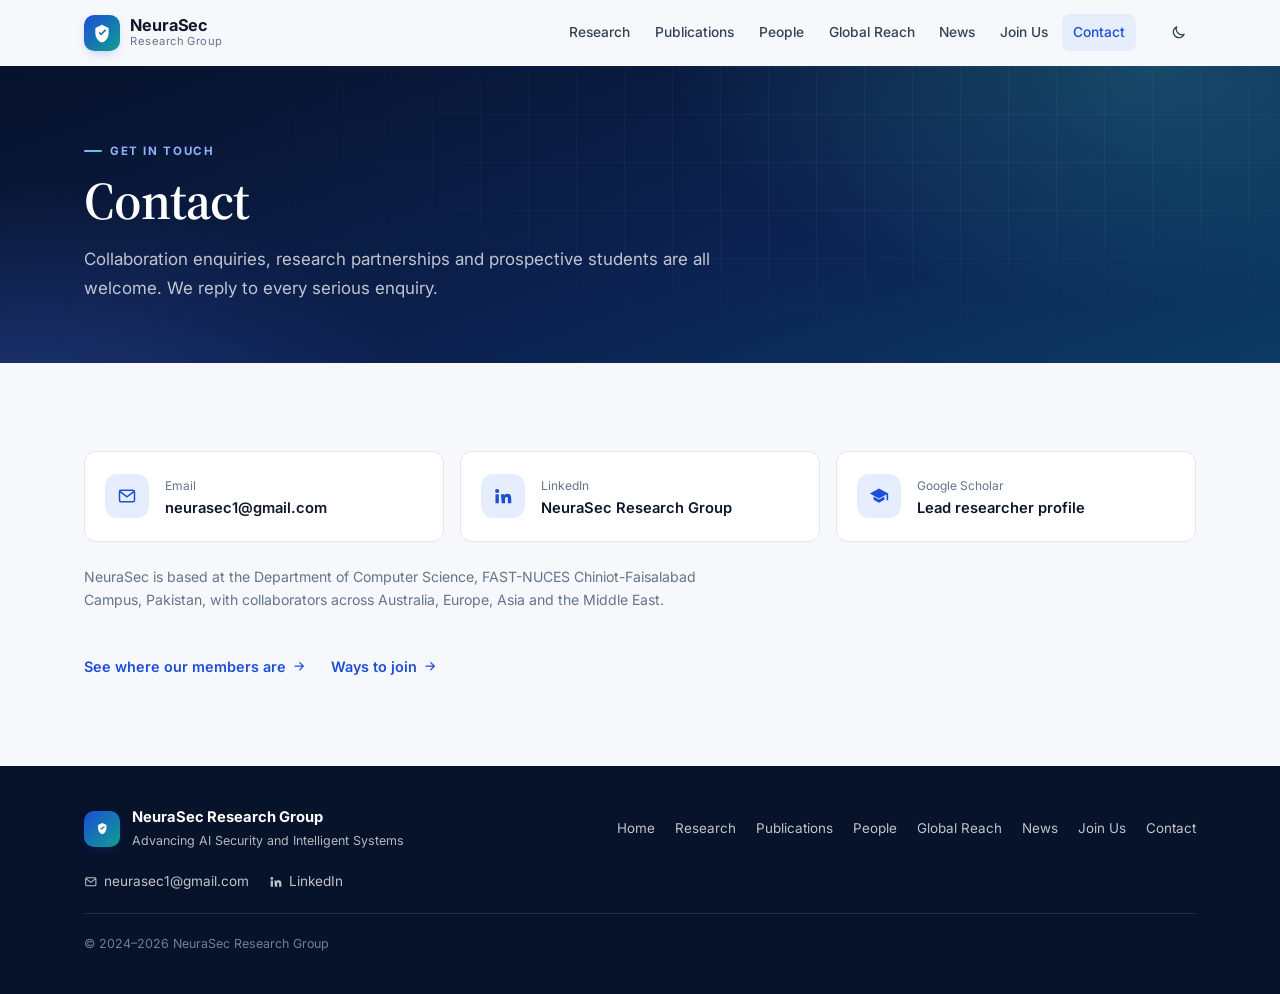
==== contact.html @ 68426e84 "Redesign site as data-driven multi-page website - Split the single page into Home, Research, Publica" ====
<!DOCTYPE html>
<html lang="en">
<head>
  <meta charset="UTF-8" />
  <meta name="viewport" content="width=device-width, initial-scale=1.0" />
  <title>Contact · NeuraSec Research Group</title>
  <meta name="description" content="Contact NeuraSec Research Group." />
  <meta name="theme-color" content="#07122b" />
  <link rel="icon" href="data:image/svg+xml,%3Csvg xmlns='http://www.w3.org/2000/svg' viewBox='0 0 24 24'%3E%3Cpath fill='%231d4ed8' d='M12 2 4 6v6c0 5.25 3.4 10.15 8 11.5 4.6-1.35 8-6.25 8-11.5V6l-8-4z'/%3E%3C/svg%3E" />
  <link rel="preconnect" href="https://fonts.googleapis.com" />
  <link rel="preconnect" href="https://fonts.gstatic.com" crossorigin />
  <link rel="stylesheet" href="https://fonts.googleapis.com/css2?family=Inter:wght@400;500;600;650;700&family=Source+Serif+4:ital,opsz,wght@0,8..60,500;0,8..60,600;1,8..60,500;1,8..60,600&display=swap" />
  <link rel="stylesheet" href="css/neurasec.css" />
  <script>
    try { var t = localStorage.getItem('neurasec-theme'); if (t) document.documentElement.dataset.theme = t; } catch (e) {}
  </script>
</head>
<body data-page="contact">

<header id="site-header"></header>

<main>
<section class="page-hero">
  <div class="container">
    <span class="eyebrow">Get in touch</span>
    <h1 class="page-hero__title">Contact</h1>
    <p class="page-hero__sub">Collaboration enquiries, research partnerships and prospective students are all welcome. We reply to every serious enquiry.</p>
  </div>
</section>

<section class="section" aria-label="Contact details">
  <div class="container">
    <div class="contact">
      <a class="contact__card" href="mailto:neurasec1@gmail.com">
        <span class="contact__icon"><svg viewBox="0 0 24 24" aria-hidden="true"><g fill="none" stroke="currentColor" stroke-width="1.8"><rect x="3" y="5" width="18" height="14" rx="2"/><path d="m3.5 6.5 8.5 6.5 8.5-6.5"/></g></svg></span>
        <span><span class="contact__label">Email</span><span class="contact__value" style="display:block">neurasec1@gmail.com</span></span>
      </a>
      <a class="contact__card" href="https://www.linkedin.com/company/neurasec-research-group/" target="_blank" rel="noopener">
        <span class="contact__icon"><svg viewBox="0 0 24 24" aria-hidden="true"><path fill="currentColor" d="M4.98 3.5a2.5 2.5 0 1 1 0 5 2.5 2.5 0 0 1 0-5zM3 9.75h4v11H3zM9.5 9.75h3.8v1.5h.06c.53-1 1.83-2.05 3.77-2.05 4.03 0 4.77 2.65 4.77 6.1v5.45h-4v-4.83c0-1.15-.02-2.64-1.6-2.64-1.62 0-1.86 1.26-1.86 2.56v4.91h-4z"/></svg></span>
        <span><span class="contact__label">LinkedIn</span><span class="contact__value" style="display:block">NeuraSec Research Group</span></span>
      </a>
      <a class="contact__card" href="https://scholar.google.com/citations?user=a7hJLzwAAAAJ" target="_blank" rel="noopener">
        <span class="contact__icon"><svg viewBox="0 0 24 24" aria-hidden="true"><path fill="currentColor" d="M12 3 1 9l11 6 9-4.91V17h2V9L12 3zm-6.5 9.6v3.9L12 20l6.5-3.5v-3.9L12 16.1l-6.5-3.5z"/></svg></span>
        <span><span class="contact__label">Google Scholar</span><span class="contact__value" style="display:block">Lead researcher profile</span></span>
      </a>
    </div>
    <p class="contact__note">NeuraSec is based at the Department of Computer Science, FAST-NUCES Chiniot-Faisalabad Campus, Pakistan, with collaborators across Australia, Europe, Asia and the Middle East.</p>
    <div class="section-foot" style="justify-content:flex-start;gap:1.5rem;flex-wrap:wrap">
      <a class="more-link" href="network.html">See where our members are <svg viewBox="0 0 24 24" aria-hidden="true"><path fill="none" stroke="currentColor" stroke-width="2" stroke-linecap="round" stroke-linejoin="round" d="M5 12h14M13 6l6 6-6 6"/></svg></a>
      <a class="more-link" href="join.html">Ways to join <svg viewBox="0 0 24 24" aria-hidden="true"><path fill="none" stroke="currentColor" stroke-width="2" stroke-linecap="round" stroke-linejoin="round" d="M5 12h14M13 6l6 6-6 6"/></svg></a>
    </div>
  </div>
</section>
</main>

<footer class="site-footer" id="site-footer"></footer>

<script src="data/members.js"></script>
<script src="data/publications.js"></script>
<script src="data/site.js"></script>
<script src="js/common.js"></script>
<script src="js/pages.js"></script>
</body>
</html>
---- css/neurasec.css ----
/* ============================================================
   NeuraSec Research Group — stylesheet
   Inter (UI) · Source Serif 4 (headings) · light + dark themes
   ============================================================ */

/* ── Tokens ── */
:root {
  color-scheme: light;
  --bg:            #f7f8fb;
  --bg-alt:        #eef1f6;
  --surface:       #ffffff;
  --surface-2:     #f3f5f9;
  --border:        #e2e6ee;
  --border-strong: #cdd4e0;
  --text:          #0f172a;
  --text-2:        #334155;
  --muted:         #64748b;

  --accent:        #1d4ed8;
  --accent-ink:    #12306f;
  --accent-soft:   #e6edfd;
  --accent-2:      #0e9f8e;
  --ring:          rgba(29, 78, 216, .35);

  --j:             #1d4ed8;   /* journal code */
  --j-bg:          #e6edfd;
  --c:             #7c3aed;   /* conference code */
  --c-bg:          #f0e9fe;

  --ok:  #15803d;  --ok-bg:  #e3f6e9;
  --acc: #0f766e;  --acc-bg: #dcf4f0;
  --rev: #a15c07;  --rev-bg: #fdf1dc;
  --ip:  #475569;  --ip-bg:  #eaeef4;

  --hero-1: #07122b;
  --hero-2: #0c2251;
  --hero-3: #0b3b63;

  --shadow-sm: 0 1px 2px rgba(15, 23, 42, .06);
  --shadow:    0 1px 2px rgba(15, 23, 42, .04), 0 4px 14px rgba(15, 23, 42, .06);
  --shadow-lg: 0 2px 4px rgba(15, 23, 42, .04), 0 14px 36px rgba(15, 23, 42, .10);

  --font:       'Inter', system-ui, -apple-system, 'Segoe UI', Roboto, sans-serif;
  --font-serif: 'Source Serif 4', Georgia, 'Times New Roman', serif;

  --r-sm: 6px;
  --r:    12px;
  --r-lg: 18px;

  --nav-h: 66px;
  --max-w: 1160px;
}

@media (prefers-color-scheme: dark) {
  :root:not([data-theme="light"]) {
    color-scheme: dark;
    --bg: #0a0f1c; --bg-alt: #0e1526; --surface: #111a2e; --surface-2: #16213a;
    --border: #1f2b45; --border-strong: #2c3a5a;
    --text: #e8edf7; --text-2: #c3cde0; --muted: #8a97b1;
    --accent: #7aa2ff; --accent-ink: #b8ccff; --accent-soft: #17264a; --accent-2: #3dd6c3;
    --ring: rgba(122, 162, 255, .4);
    --j: #8fb0ff; --j-bg: #18284d; --c: #c4a5ff; --c-bg: #2a1d4a;
    --ok: #6fdc95; --ok-bg: #12301f; --acc: #5fe0cf; --acc-bg: #0f2f2d;
    --rev: #f5c06a; --rev-bg: #36270e; --ip: #a9b5cc; --ip-bg: #1c2740;
    --shadow-sm: 0 1px 2px rgba(0,0,0,.4);
    --shadow: 0 1px 2px rgba(0,0,0,.3), 0 6px 18px rgba(0,0,0,.3);
    --shadow-lg: 0 2px 4px rgba(0,0,0,.3), 0 16px 40px rgba(0,0,0,.45);
  }
}
:root[data-theme="dark"] {
  color-scheme: dark;
  --bg: #0a0f1c; --bg-alt: #0e1526; --surface: #111a2e; --surface-2: #16213a;
  --border: #1f2b45; --border-strong: #2c3a5a;
  --text: #e8edf7; --text-2: #c3cde0; --muted: #8a97b1;
  --accent: #7aa2ff; --accent-ink: #b8ccff; --accent-soft: #17264a; --accent-2: #3dd6c3;
  --ring: rgba(122, 162, 255, .4);
  --j: #8fb0ff; --j-bg: #18284d; --c: #c4a5ff; --c-bg: #2a1d4a;
  --ok: #6fdc95; --ok-bg: #12301f; --acc: #5fe0cf; --acc-bg: #0f2f2d;
  --rev: #f5c06a; --rev-bg: #36270e; --ip: #a9b5cc; --ip-bg: #1c2740;
  --shadow-sm: 0 1px 2px rgba(0,0,0,.4);
  --shadow: 0 1px 2px rgba(0,0,0,.3), 0 6px 18px rgba(0,0,0,.3);
  --shadow-lg: 0 2px 4px rgba(0,0,0,.3), 0 16px 40px rgba(0,0,0,.45);
}

/* ── Base ── */
*, *::before, *::after { box-sizing: border-box; margin: 0; padding: 0; }
html { scroll-behavior: smooth; scroll-padding-top: calc(var(--nav-h) + 12px); -webkit-text-size-adjust: 100%; }
body {
  font-family: var(--font);
  font-size: 16px;
  line-height: 1.6;
  color: var(--text-2);
  background: var(--bg);
  -webkit-font-smoothing: antialiased;
  text-rendering: optimizeLegibility;
  overflow-x: clip;
}
a { color: var(--accent); text-decoration: none; }
a:hover { text-decoration: underline; text-underline-offset: 3px; }
img { display: block; max-width: 100%; }
ul, ol { list-style: none; }
button { font: inherit; color: inherit; }
:focus-visible { outline: 2px solid var(--accent); outline-offset: 2px; border-radius: 4px; }
svg { width: 1em; height: 1em; flex-shrink: 0; }
[hidden] { display: none !important; }
.sr-only { position: absolute; width: 1px; height: 1px; overflow: hidden; clip: rect(0 0 0 0); white-space: nowrap; }

.container { max-width: var(--max-w); margin-inline: auto; padding-inline: 1.5rem; }
@media (max-width: 600px) { .container { padding-inline: 1rem; } }

/* ── Sections ── */
.section { padding-block: 5.5rem; }
.section--alt { background: var(--bg-alt); }
.section--tight { padding-block: 4rem; }
@media (max-width: 700px) { .section { padding-block: 3.75rem; } }

.section-head { margin-bottom: 2.5rem; max-width: 720px; }
.section-head--row { max-width: none; display: flex; flex-wrap: wrap; gap: 1rem 2rem; align-items: flex-end; justify-content: space-between; }
.eyebrow {
  display: inline-flex; align-items: center; gap: .5rem;
  font-size: .72rem; font-weight: 700; letter-spacing: .14em; text-transform: uppercase;
  color: var(--accent); margin-bottom: .75rem;
}
.eyebrow::before { content: ''; width: 18px; height: 2px; border-radius: 2px; background: linear-gradient(90deg, var(--accent), var(--accent-2)); }
.section-title {
  font-family: var(--font-serif);
  font-size: clamp(1.75rem, 1.2rem + 1.8vw, 2.4rem);
  font-weight: 600;
  line-height: 1.15;
  letter-spacing: -.01em;
  color: var(--text);
  text-wrap: balance;
}
.section-sub { margin-top: .75rem; color: var(--muted); font-size: 1.02rem; max-width: 62ch; }

/* ── Reveal animation ── */
.reveal { opacity: 0; transform: translateY(14px); transition: opacity .6s ease, transform .6s ease; }
.reveal.in { opacity: 1; transform: none; }
@media (prefers-reduced-motion: reduce) {
  html { scroll-behavior: auto; }
  .reveal { opacity: 1; transform: none; transition: none; }
}

/* ── Navigation ── */
#site-header { position: sticky; top: 0; z-index: 1000; }
.nav {
  position: relative;
  height: var(--nav-h);
  background: color-mix(in srgb, var(--bg) 82%, transparent);
  backdrop-filter: saturate(160%) blur(14px);
  -webkit-backdrop-filter: saturate(160%) blur(14px);
  border-bottom: 1px solid transparent;
  transition: border-color .2s, box-shadow .2s;
}
.nav--scrolled { border-bottom-color: var(--border); box-shadow: var(--shadow-sm); }
.nav__inner {
  max-width: var(--max-w); margin-inline: auto; padding-inline: 1.5rem;
  height: 100%; display: flex; align-items: center; gap: 1.5rem;
}
.brand { display: flex; align-items: center; gap: .65rem; color: var(--text); text-decoration: none !important; flex-shrink: 0; }
.brand__logo {
  width: 36px; height: 36px; border-radius: 10px;
  display: grid; place-items: center;
  background: linear-gradient(135deg, var(--accent) 0%, var(--accent-2) 100%);
  color: #fff; font-size: 20px;
  box-shadow: 0 4px 12px -4px var(--ring);
}
.brand__text { display: flex; flex-direction: column; line-height: 1.1; }
.brand__name { font-weight: 700; font-size: 1.02rem; letter-spacing: -.01em; }
.brand__sub { font-size: .7rem; color: var(--muted); letter-spacing: .04em; }

.nav__links { display: flex; align-items: center; gap: .15rem; margin-left: auto; }
.nav__links a {
  display: block; padding: .45rem .7rem; border-radius: 8px;
  font-size: .86rem; font-weight: 500; color: var(--text-2);
  text-decoration: none; transition: color .15s, background .15s;
}
.nav__links a:hover { color: var(--text); background: var(--surface-2); }
.nav__links a.active { color: var(--accent); background: var(--accent-soft); }
.nav__actions { display: flex; align-items: center; gap: .25rem; }
.nav__actions .nav__toggle { display: none; }

@media (max-width: 1020px) {
  .nav__links {
    position: fixed; inset: var(--nav-h) 0 auto 0;
    flex-direction: column; align-items: stretch; gap: 0;
    background: var(--surface); border-bottom: 1px solid var(--border);
    padding: .5rem 1rem 1rem; box-shadow: var(--shadow-lg);
    transform: translateY(-8px); opacity: 0; pointer-events: none;
    transition: opacity .18s, transform .18s;
  }
  .nav__links.open { transform: none; opacity: 1; pointer-events: auto; }
  .nav__links a { padding: .75rem .5rem; font-size: .95rem; }
  .nav__actions { margin-left: auto; }
  .nav__actions .nav__toggle { display: inline-grid; }
}

/* ── Buttons ── */
.icon-btn {
  display: inline-grid; place-items: center;
  width: 36px; height: 36px; border-radius: 10px;
  border: 1px solid var(--border); background: var(--surface);
  color: var(--text-2); font-size: 17px; cursor: pointer;
  text-decoration: none !important;
  transition: color .15s, border-color .15s, background .15s, transform .15s;
}
.icon-btn:hover { color: var(--accent); border-color: var(--accent); transform: translateY(-1px); }
.icon-btn--ghost { border-color: transparent; background: transparent; }
.icon-btn--ghost:hover { background: var(--surface-2); border-color: transparent; transform: none; }

.btn {
  display: inline-flex; align-items: center; gap: .5rem;
  padding: .72rem 1.2rem; border-radius: 10px;
  font-weight: 600; font-size: .92rem; text-decoration: none !important;
  border: 1px solid transparent; cursor: pointer;
  transition: transform .15s, box-shadow .15s, background .15s, color .15s, border-color .15s;
}
.btn svg { font-size: 1.05em; }
.btn--primary { background: #fff; color: #0b1d45; box-shadow: 0 8px 24px -10px rgba(0,0,0,.6); }
.btn--primary:hover { transform: translateY(-2px); }
.btn--ghost { color: #fff; border-color: rgba(255,255,255,.28); background: rgba(255,255,255,.06); }
.btn--ghost:hover { background: rgba(255,255,255,.14); }
.btn--accent { background: var(--accent); color: #fff; }
:root[data-theme="dark"] .btn--accent { color: #0a0f1c; }
@media (prefers-color-scheme: dark) { :root:not([data-theme="light"]) .btn--accent { color: #0a0f1c; } }
.btn--accent:hover { transform: translateY(-1px); box-shadow: 0 8px 22px -10px var(--accent); }
.btn--outline { border-color: var(--border-strong); color: var(--text); background: var(--surface); }
.btn--outline:hover { border-color: var(--accent); color: var(--accent); }

/* ── Hero ── */
.hero {
  position: relative; isolation: isolate; overflow: hidden;
  background:
    radial-gradient(1200px 500px at 85% -10%, rgba(61, 214, 195, .22), transparent 60%),
    radial-gradient(900px 600px at -10% 110%, rgba(84, 120, 255, .28), transparent 60%),
    linear-gradient(160deg, var(--hero-1) 0%, var(--hero-2) 55%, var(--hero-3) 100%);
  color: #fff;
  padding: 7rem 0 5.5rem;
}
.hero::after {
  content: ''; position: absolute; inset: 0; z-index: -1;
  background-image: linear-gradient(rgba(255,255,255,.045) 1px, transparent 1px), linear-gradient(90deg, rgba(255,255,255,.045) 1px, transparent 1px);
  background-size: 56px 56px;
  mask-image: radial-gradient(ellipse 70% 60% at 50% 40%, #000 30%, transparent 75%);
  -webkit-mask-image: radial-gradient(ellipse 70% 60% at 50% 40%, #000 30%, transparent 75%);
}
.hero__canvas { position: absolute; inset: 0; z-index: -1; width: 100%; height: 100%; opacity: .75; }
.hero__inner { max-width: var(--max-w); margin-inline: auto; padding-inline: 1.5rem; position: relative; }
.hero__badge {
  display: inline-flex; align-items: center; gap: .55rem;
  padding: .38rem .85rem; border-radius: 999px;
  background: rgba(255,255,255,.08); border: 1px solid rgba(255,255,255,.16);
  font-size: .78rem; font-weight: 500; color: rgba(255,255,255,.88);
  backdrop-filter: blur(6px);
}
.hero__dot { width: 7px; height: 7px; border-radius: 50%; background: #3dd6c3; box-shadow: 0 0 0 0 rgba(61,214,195,.7); animation: pulse 2.2s infinite; }
@keyframes pulse { 70% { box-shadow: 0 0 0 9px rgba(61,214,195,0); } 100% { box-shadow: 0 0 0 0 rgba(61,214,195,0); } }
.hero__title {
  margin-top: 1.5rem;
  font-family: var(--font-serif); font-weight: 600;
  font-size: clamp(2.3rem, 1.4rem + 4vw, 4.2rem);
  line-height: 1.04; letter-spacing: -.02em;
  max-width: 17ch; text-wrap: balance;
}
.hero__title em {
  font-style: italic;
  background: linear-gradient(90deg, #8fb4ff, #3dd6c3);
  -webkit-background-clip: text; background-clip: text; color: transparent;
}
.hero__tagline { margin-top: 1.4rem; max-width: 60ch; font-size: 1.1rem; color: rgba(255,255,255,.76); line-height: 1.7; }
.hero__cta { margin-top: 2.2rem; display: flex; flex-wrap: wrap; gap: .75rem; }
.hero__stats {
  margin-top: 4rem;
  display: grid; grid-template-columns: repeat(4, minmax(0, 1fr));
  border-top: 1px solid rgba(255,255,255,.14);
  max-width: 860px;
}
.hero__stat { padding: 1.4rem 1.25rem 0 0; }
.hero__stat + .hero__stat { padding-left: 1.25rem; border-left: 1px solid rgba(255,255,255,.12); }
.hero__stat-num { font-family: var(--font-serif); font-size: clamp(1.9rem, 1.4rem + 1.6vw, 2.6rem); font-weight: 600; line-height: 1; color: #fff; font-variant-numeric: tabular-nums; }
.hero__stat-label { margin-top: .45rem; font-size: .8rem; color: rgba(255,255,255,.6); }
@media (max-width: 700px) {
  .hero { padding: 4.5rem 0 3.5rem; }
  .hero__stats { grid-template-columns: repeat(2, minmax(0, 1fr)); margin-top: 2.75rem; }
  .hero__stat:nth-child(3) { padding-left: 0; border-left: 0; }
  .hero__stat { padding-bottom: 1rem; }
}

/* ── Research areas ── */
.areas { display: grid; grid-template-columns: repeat(auto-fill, minmax(320px, 1fr)); gap: 1.1rem; }
@media (max-width: 400px) { .areas { grid-template-columns: 1fr; } }
.area {
  position: relative; padding: 1.6rem; border-radius: var(--r);
  background: var(--surface); border: 1px solid var(--border);
  transition: transform .2s, box-shadow .2s, border-color .2s;
  overflow: hidden;
}
.area::before {
  content: ''; position: absolute; inset: 0 0 auto 0; height: 3px;
  background: linear-gradient(90deg, var(--accent), var(--accent-2));
  transform: scaleX(0); transform-origin: left; transition: transform .35s ease;
}
.area:hover { transform: translateY(-3px); box-shadow: var(--shadow-lg); border-color: var(--border-strong); }
.area:hover::before { transform: scaleX(1); }
.area__icon {
  width: 46px; height: 46px; border-radius: 12px; display: grid; place-items: center;
  background: var(--accent-soft); color: var(--accent); font-size: 23px; margin-bottom: 1.1rem;
}
.area__title { font-size: 1.06rem; font-weight: 650; color: var(--text); margin-bottom: .45rem; letter-spacing: -.01em; }
.area__desc { font-size: .9rem; color: var(--muted); line-height: 1.65; }

/* ── Pills / codes / keywords ── */
.pill {
  display: inline-flex; align-items: center; gap: .3rem;
  padding: .18rem .6rem; border-radius: 999px;
  font-size: .72rem; font-weight: 600; letter-spacing: .01em; white-space: nowrap;
}
.st-published { background: var(--ok-bg); color: var(--ok); }
.st-accepted  { background: var(--acc-bg); color: var(--acc); }
.st-review    { background: var(--rev-bg); color: var(--rev); }
.st-progress  { background: var(--ip-bg); color: var(--ip); }
.st-submitted { background: var(--c-bg); color: var(--c); }
.pill--plain  { background: var(--surface-2); color: var(--muted); border: 1px solid var(--border); }
.pill--metric { background: transparent; color: var(--accent); border: 1px solid color-mix(in srgb, var(--accent) 35%, transparent); }

.code {
  display: inline-grid; place-items: center; min-width: 2.15rem;
  padding: .12rem .45rem; border-radius: 6px;
  font: 700 .72rem/1.4 var(--font); letter-spacing: .02em;
  text-decoration: none !important; font-variant-numeric: tabular-nums;
  transition: transform .12s, filter .12s;
}
.code:hover { transform: translateY(-1px); filter: brightness(.95); }
.code--journal { background: var(--j-bg); color: var(--j); }
.code--conference { background: var(--c-bg); color: var(--c); }
.code--chapter { background: var(--ok-bg); color: var(--ok); }

.kws { display: flex; flex-wrap: wrap; gap: .35rem; margin-top: .8rem; }
.kw {
  font-size: .72rem; padding: .16rem .55rem; border-radius: 6px;
  background: var(--surface-2); color: var(--muted); border: 1px solid var(--border);
}

/* ── Publications toolbar ── */
.toolbar {
  display: grid; gap: .9rem; margin-bottom: 1.75rem;
  padding: 1rem; border-radius: var(--r); background: var(--surface); border: 1px solid var(--border);
  box-shadow: var(--shadow-sm);
}
.toolbar__row { display: flex; flex-wrap: wrap; gap: .6rem; align-items: center; }
.search {
  position: relative; flex: 1 1 280px; min-width: 0;
}
.search svg { position: absolute; left: .8rem; top: 50%; transform: translateY(-50%); color: var(--muted); font-size: 16px; pointer-events: none; }
.search input, .select {
  width: 100%; height: 40px; border-radius: 10px;
  border: 1px solid var(--border); background: var(--bg);
  color: var(--text); font: inherit; font-size: .9rem;
  transition: border-color .15s, box-shadow .15s;
}
.search input { padding: 0 .9rem 0 2.3rem; }
.search input::placeholder { color: var(--muted); }
.select { flex: 0 1 240px; padding: 0 2rem 0 .8rem; appearance: none; -webkit-appearance: none; cursor: pointer;
  background-image: url("data:image/svg+xml,%3Csvg xmlns='http://www.w3.org/2000/svg' viewBox='0 0 24 24'%3E%3Cpath fill='none' stroke='%2364748b' stroke-width='2' d='m6 9 6 6 6-6'/%3E%3C/svg%3E");
  background-repeat: no-repeat; background-position: right .6rem center; background-size: 16px; }
.search input:focus, .select:focus { outline: none; border-color: var(--accent); box-shadow: 0 0 0 3px var(--ring); }
@media (max-width: 600px) { .select { flex: 1 1 100%; } }

.chips { display: flex; flex-wrap: wrap; gap: .4rem; }
.chip {
  display: inline-flex; align-items: center; gap: .4rem;
  padding: .36rem .8rem; border-radius: 999px;
  border: 1px solid var(--border); background: var(--surface);
  font-size: .8rem; font-weight: 500; color: var(--text-2); cursor: pointer;
  transition: background .15s, border-color .15s, color .15s;
}
.chip:hover { border-color: var(--accent); color: var(--accent); }
.chip[aria-pressed="true"] { background: var(--accent); border-color: var(--accent); color: #fff; }
:root[data-theme="dark"] .chip[aria-pressed="true"] { color: #0a0f1c; }
@media (prefers-color-scheme: dark) { :root:not([data-theme="light"]) .chip[aria-pressed="true"] { color: #0a0f1c; } }
.chip__n { font-size: .7rem; opacity: .7; font-variant-numeric: tabular-nums; }
.chips__sep { width: 1px; align-self: stretch; background: var(--border); margin-inline: .2rem; }

.result-note { font-size: .82rem; color: var(--muted); margin: -.75rem 0 1.25rem; min-height: 1.2em; }
.result-note button { border: 0; background: none; color: var(--accent); cursor: pointer; font-weight: 600; font-size: inherit; }

/* ── Publication item ── */
.pub-year {
  display: flex; align-items: center; gap: .9rem;
  margin: 2rem 0 .9rem; font-family: var(--font-serif); font-size: 1.4rem; font-weight: 600; color: var(--text);
}
.pub-year:first-child { margin-top: 0; }
.pub-year::after { content: ''; flex: 1; height: 1px; background: var(--border); }
.pub-year small { font-family: var(--font); font-size: .78rem; font-weight: 500; color: var(--muted); order: 2; }

.pubs { display: grid; gap: .8rem; }
.pub {
  display: grid; grid-template-columns: 3rem minmax(0, 1fr); gap: 1.1rem;
  padding: 1.25rem 1.35rem; border-radius: var(--r);
  background: var(--surface); border: 1px solid var(--border);
  transition: border-color .2s, box-shadow .2s;
  scroll-margin-top: calc(var(--nav-h) + 16px);
}
.pub:hover { border-color: var(--border-strong); box-shadow: var(--shadow); }
.pub:target, .pub.flash { animation: flash 2.2s ease; }
@keyframes flash { 0%, 35% { border-color: var(--accent); box-shadow: 0 0 0 4px var(--ring); } }
.pub__code {
  display: grid; place-items: center; width: 3rem; height: 3rem; border-radius: 10px;
  font-weight: 700; font-size: .9rem; font-variant-numeric: tabular-nums;
}
.pub__code--none { background: var(--surface-2); color: var(--muted); font-size: .72rem; letter-spacing: .04em; border: 1px dashed var(--border-strong); }
.pub__title { font-size: 1.02rem; font-weight: 650; color: var(--text); line-height: 1.45; letter-spacing: -.005em; }
.pub__authors { margin-top: .4rem; font-size: .87rem; color: var(--muted); line-height: 1.6; }
.author--member {
  color: var(--text-2); font-weight: 600;
  text-decoration: underline; text-decoration-color: color-mix(in srgb, var(--accent) 45%, transparent);
  text-decoration-thickness: 1.5px; text-underline-offset: 3px;
}
.author--member:hover { color: var(--accent); text-decoration-color: var(--accent); }
.author--self { color: var(--accent); background: var(--accent-soft); padding: 0 .25rem; border-radius: 4px; text-decoration: none; }
.pub__venue { margin-top: .3rem; font-size: .87rem; color: var(--text-2); font-style: italic; }
.pub__meta { margin-top: .7rem; display: flex; flex-wrap: wrap; gap: .4rem; align-items: center; }
.pub__lead { font-size: .8rem; color: var(--muted); margin-left: .25rem; }
.pub__lead a { font-weight: 600; }
.pub__abstract { margin-top: .85rem; padding: .9rem 1rem; border-left: 3px solid var(--accent); background: var(--surface-2); border-radius: 0 8px 8px 0; font-size: .88rem; line-height: 1.7; color: var(--text-2); }
.pub__actions { margin-left: auto; display: flex; flex-wrap: wrap; gap: .4rem; }
@media (max-width: 560px) { .pub__actions { margin-left: 0; width: 100%; } }
.pub__link {
  display: inline-flex; align-items: center; gap: .35rem;
  padding: .3rem .7rem; border-radius: 8px; border: 1px solid var(--border);
  background: var(--surface); color: var(--text-2); font-size: .78rem; font-weight: 600;
  text-decoration: none !important; cursor: pointer;
  transition: border-color .15s, color .15s, background .15s;
}
.pub__link svg { font-size: 13px; }
.pub__link:hover { border-color: var(--accent); color: var(--accent); }
.pub__abs-btn::after { content: '▾'; font-size: .7rem; transition: transform .2s; }
.pub__abs-btn.is-open::after { transform: rotate(180deg); }
@media (max-width: 560px) {
  .pub { grid-template-columns: 1fr; gap: .7rem; padding: 1.1rem; }
  .pub__code { width: auto; height: auto; padding: .15rem .55rem; justify-self: start; border-radius: 6px; font-size: .78rem; }
}
.empty { padding: 2.5rem 1rem; text-align: center; color: var(--muted); border: 1px dashed var(--border-strong); border-radius: var(--r); }

/* ── Avatars ── */
.avatar {
  --size: 44px;
  position: relative; display: inline-grid; place-items: center; flex-shrink: 0;
  width: var(--size); height: var(--size); border-radius: 50%; overflow: hidden;
  background: hsl(var(--h, 220) 55% 90%); color: hsl(var(--h, 220) 45% 30%);
  font-weight: 700; font-size: calc(var(--size) * .36); letter-spacing: .02em;
}
:root[data-theme="dark"] .avatar { background: hsl(var(--h, 220) 30% 22%); color: hsl(var(--h, 220) 70% 82%); }
@media (prefers-color-scheme: dark) { :root:not([data-theme="light"]) .avatar { background: hsl(var(--h, 220) 30% 22%); color: hsl(var(--h, 220) 70% 82%); } }
.avatar img { position: absolute; inset: 0; width: 100%; height: 100%; object-fit: cover; }
.avatar--xs { --size: 26px; }
.avatar--sm { --size: 34px; }
.avatar--md { --size: 56px; }
.avatar--lg { --size: 96px; }
.avatar--xl { --size: 168px; }
.avatar--muted { filter: grayscale(1); opacity: .8; }

/* ── People ── */
.view-toggle { display: inline-flex; padding: 3px; border-radius: 10px; background: var(--surface); border: 1px solid var(--border); }
.view-toggle button {
  display: inline-flex; align-items: center; gap: .4rem;
  border: 0; background: none; padding: .4rem .75rem; border-radius: 7px;
  font-size: .82rem; font-weight: 600; color: var(--muted); cursor: pointer;
}
.view-toggle button svg { font-size: 15px; }
.view-toggle button[aria-pressed="true"] { background: var(--accent-soft); color: var(--accent); }

.group { margin-top: 3rem; }
.group:first-of-type { margin-top: 0; }
.group__head { display: flex; align-items: baseline; gap: .75rem; margin-bottom: 1.25rem; }
.group__title { font-family: var(--font-serif); font-size: 1.35rem; font-weight: 600; color: var(--text); }
.group__count { font-size: .78rem; font-weight: 600; color: var(--muted); padding: .1rem .55rem; border-radius: 999px; background: var(--surface); border: 1px solid var(--border); }

.people { display: grid; grid-template-columns: repeat(auto-fill, minmax(230px, 1fr)); gap: 1rem; }
.people--featured { grid-template-columns: repeat(auto-fill, minmax(300px, 1fr)); }
@media (max-width: 400px) { .people, .people--featured { grid-template-columns: 1fr; } }

.person {
  position: relative; display: flex; flex-direction: column; align-items: center; text-align: center;
  padding: 1.6rem 1.25rem 1.25rem; border-radius: var(--r-lg);
  background: var(--surface); border: 1px solid var(--border);
  transition: transform .2s, box-shadow .2s, border-color .2s;
}
.person:hover { transform: translateY(-3px); box-shadow: var(--shadow-lg); border-color: var(--border-strong); }
.person__body { display: flex; flex-direction: column; align-items: center; width: 100%; flex: 1; }
.people--lead { grid-template-columns: repeat(auto-fit, minmax(min(100%, 420px), 1fr)); }
.people--lead .person { flex-direction: row; align-items: flex-start; text-align: left; gap: 1.75rem; padding: 1.9rem; }
.people--lead .person__body { align-items: flex-start; }
.people--lead .person__name { margin-top: .2rem; font-size: 1.2rem; }
.people--lead .person__expertise, .people--lead .person__codes, .people--lead .person__links { justify-content: flex-start; }
.people--lead .person__links { padding-top: .9rem; }
@media (max-width: 560px) {
  .people--lead .person { flex-direction: column; align-items: center; text-align: center; }
  .people--lead .person__body { align-items: center; }
  .people--lead .person__expertise, .people--lead .person__codes, .people--lead .person__links { justify-content: center; }
}
.flag { display: inline-block; width: 20px; height: 15px; border-radius: 2px; object-fit: cover; vertical-align: -2px; margin-right: .35rem; box-shadow: 0 0 0 1px rgba(0,0,0,.08); }
.person__country, .country { display: inline-flex; align-items: center; }
.person__photo { position: relative; padding: 3px; border-radius: 50%; background: linear-gradient(135deg, var(--accent), var(--accent-2)); }
.person__photo .avatar { --size: 92px; border: 3px solid var(--surface); }
.people--featured .person__photo .avatar { --size: 116px; }
.person--former .person__photo { background: var(--border-strong); }
.person__name { margin-top: .95rem; font-size: 1.02rem; font-weight: 650; color: var(--text); line-height: 1.3; letter-spacing: -.01em; }
.person__name a { color: inherit; text-decoration: none; }
.person__name a::after { content: ''; position: absolute; inset: 0; border-radius: inherit; } /* whole card clickable */
.person__role { margin-top: .25rem; font-size: .8rem; font-weight: 600; color: var(--accent); }
.person__inst {
  margin-top: .45rem; font-size: .79rem; color: var(--muted); line-height: 1.5;
  display: -webkit-box; -webkit-line-clamp: 3; -webkit-box-orient: vertical; overflow: hidden;
}
.person__country { margin-top: .5rem; font-size: .78rem; color: var(--text-2); }
.person__expertise { margin-top: .6rem; display: flex; flex-wrap: wrap; justify-content: center; gap: .3rem; }
.person__expertise .kw { font-size: .68rem; }
.person__codes {
  margin-top: .9rem; padding-top: .85rem; border-top: 1px dashed var(--border);
  width: 100%; display: flex; flex-wrap: wrap; justify-content: center; gap: .3rem;
}
.person__codes .code { position: relative; z-index: 1; }
.person__codes-label { width: 100%; font-size: .68rem; font-weight: 600; letter-spacing: .08em; text-transform: uppercase; color: var(--muted); margin-bottom: .1rem; }
.person__ongoing { font-size: .72rem; color: var(--muted); align-self: center; }
.person__links { margin-top: auto; padding-top: 1rem; display: flex; gap: .4rem; justify-content: center; position: relative; z-index: 1; }
.person__links .icon-btn { width: 32px; height: 32px; font-size: 15px; border-radius: 9px; }

/* List (contribution) view — one row per person */
.roster { display: grid; border-radius: var(--r); overflow: hidden; border: 1px solid var(--border); background: var(--surface); }
.roster__row {
  display: grid; grid-template-columns: 56px minmax(0, 1fr) 23rem 6.5rem; gap: 1rem 1.25rem; align-items: center;
  padding: 1rem 1.25rem; border-top: 1px solid var(--border);
}
.roster__row:first-child { border-top: 0; }
.roster__row:hover { background: var(--surface-2); }
.roster__name { font-weight: 650; color: var(--text); }
.roster__name a { color: inherit; }
.roster__role { font-size: .8rem; color: var(--accent); font-weight: 600; }
.roster__inst { font-size: .8rem; color: var(--muted); line-height: 1.5; }
.roster__contrib { font-size: .8rem; color: var(--text-2); display: grid; gap: .35rem; }
.roster__contrib-line { display: flex; flex-wrap: wrap; align-items: center; gap: .3rem; }
.roster__contrib-line b { font-weight: 600; color: var(--muted); font-size: .72rem; text-transform: uppercase; letter-spacing: .06em; min-width: 6.5rem; }
.roster__links { display: flex; gap: .35rem; justify-content: flex-end; }
.roster__links .icon-btn { width: 30px; height: 30px; font-size: 14px; }
@media (max-width: 860px) {
  .roster__row { grid-template-columns: 48px minmax(0, 1fr); }
  .roster__row .avatar { --size: 48px; }
  .roster__contrib, .roster__links { grid-column: 2; justify-content: flex-start; }
}

/* ── Map ── */
.map-wrap { position: relative; border-radius: var(--r-lg); overflow: hidden; border: 1px solid var(--border); box-shadow: var(--shadow); background: var(--surface-2); }
#leafletMap { width: 100%; height: 500px; z-index: 0; }
@media (max-width: 600px) { #leafletMap { height: 380px; } }
.map-hint { position: absolute; z-index: 500; left: 12px; bottom: 12px; padding: .3rem .65rem; border-radius: 8px; background: color-mix(in srgb, var(--surface) 90%, transparent); font-size: .74rem; color: var(--muted); border: 1px solid var(--border); pointer-events: none; }
.countries { margin-top: 1.25rem; display: flex; flex-wrap: wrap; gap: .45rem; }
.country {
  display: inline-flex; align-items: center; gap: .45rem; padding: .35rem .75rem; border-radius: 999px;
  background: var(--surface); border: 1px solid var(--border); font-size: .82rem; color: var(--text-2);
}
.country b { font-weight: 700; color: var(--accent); font-variant-numeric: tabular-nums; }
.map-legend { margin-top: 1rem; display: flex; flex-wrap: wrap; gap: 1.25rem; font-size: .8rem; color: var(--muted); }
.map-legend span { display: inline-flex; align-items: center; gap: .45rem; }
.map-legend i { width: 12px; height: 12px; border-radius: 50%; display: inline-block; border: 2px solid #fff; box-shadow: 0 0 0 1px var(--border-strong); }

.ns-pin { display: grid; place-items: center; border-radius: 50%; color: #fff; font: 700 12px/1 var(--font); border: 2.5px solid #fff; box-shadow: 0 3px 10px rgba(0,0,0,.35); }
.leaflet-container { font-family: var(--font) !important; background: var(--surface-2); }
.leaflet-popup-content-wrapper { border-radius: 14px !important; box-shadow: var(--shadow-lg) !important; background: var(--surface) !important; color: var(--text-2) !important; }
.leaflet-popup-tip { background: var(--surface) !important; }
.leaflet-popup-content { margin: 14px 16px !important; min-width: 220px; }
.leaflet-container a.leaflet-popup-close-button { color: var(--muted); }
.leaflet-tile-pane { filter: saturate(.55) contrast(.95) brightness(1.03); }
:root[data-theme="dark"] .leaflet-tile-pane { filter: invert(1) hue-rotate(195deg) brightness(.82) contrast(.92) saturate(.45); }
@media (prefers-color-scheme: dark) { :root:not([data-theme="light"]) .leaflet-tile-pane { filter: invert(1) hue-rotate(195deg) brightness(.82) contrast(.92) saturate(.45); } }
.popup__title { display: flex; align-items: center; gap: .45rem; font-weight: 700; color: var(--text); font-size: .9rem; margin-bottom: .6rem; }
.popup__list { display: grid; gap: .45rem; max-height: 240px; overflow-y: auto; }
.popup__row { display: flex; align-items: center; gap: .55rem; text-decoration: none !important; color: var(--text-2); padding: .2rem; border-radius: 8px; }
.popup__row:hover { background: var(--surface-2); }
.popup__row strong { display: block; font-size: .82rem; color: var(--text); line-height: 1.25; }
.popup__row small { display: block; font-size: .72rem; color: var(--muted); line-height: 1.3; }

/* ── News timeline ── */
.timeline { position: relative; display: grid; gap: .25rem; max-width: 860px; }
.timeline::before { content: ''; position: absolute; left: 7.5rem; top: .6rem; bottom: .6rem; width: 2px; background: var(--border); }
.tl { display: grid; grid-template-columns: 7.5rem minmax(0, 1fr); gap: 0 1.75rem; position: relative; padding-block: .9rem; }
.tl__date { font-size: .82rem; font-weight: 600; color: var(--muted); text-align: right; padding-right: .75rem; padding-top: .15rem; font-variant-numeric: tabular-nums; }
.tl::before { content: ''; position: absolute; left: calc(7.5rem - 5px); top: 1.3rem; width: 12px; height: 12px; border-radius: 50%; background: var(--surface); border: 3px solid var(--accent); }
.tl__body { padding: 1rem 1.15rem; border-radius: var(--r); background: var(--surface); border: 1px solid var(--border); }
.tl__tag { font-size: .68rem; font-weight: 700; letter-spacing: .1em; text-transform: uppercase; color: var(--accent-2); }
.tl__text { margin-top: .25rem; color: var(--text); font-weight: 500; font-size: .94rem; }
.tl__people { margin-top: .6rem; display: flex; flex-wrap: wrap; gap: .4rem; }
.tl__person { display: inline-flex; align-items: center; gap: .4rem; padding: .15rem .6rem .15rem .15rem; border-radius: 999px; background: var(--surface-2); border: 1px solid var(--border); font-size: .76rem; font-weight: 600; color: var(--text-2); text-decoration: none !important; }
.tl__person:hover { border-color: var(--accent); color: var(--accent); }
@media (max-width: 600px) {
  .timeline::before { left: 5px; }
  .tl { grid-template-columns: 1fr; padding-left: 1.75rem; }
  .tl::before { left: 0; }
  .tl__date { text-align: left; padding: 0 0 .4rem; }
}

/* ── Partners / tools ── */
.partners { display: grid; grid-template-columns: repeat(auto-fill, minmax(240px, 1fr)); gap: .8rem; }
.partner { display: flex; align-items: center; gap: .9rem; padding: 1rem 1.1rem; border-radius: var(--r); background: var(--surface); border: 1px solid var(--border); }
.partner__mono { width: 42px; height: 42px; border-radius: 10px; display: grid; place-items: center; font: 700 .85rem var(--font); color: var(--accent); background: var(--accent-soft); flex-shrink: 0; }
.partner__name { font-size: .88rem; font-weight: 600; color: var(--text); line-height: 1.35; }
.partner__meta { font-size: .75rem; color: var(--muted); }

.tools { display: grid; grid-template-columns: repeat(auto-fill, minmax(320px, 1fr)); gap: 1rem; }
@media (max-width: 400px) { .tools { grid-template-columns: 1fr; } }
.tool { position: relative; padding: 1.6rem; border-radius: var(--r-lg); background: var(--surface); border: 1px solid var(--border); overflow: hidden; }
.tool::before { content: ''; position: absolute; inset: 0 auto 0 0; width: 4px; background: linear-gradient(180deg, var(--accent), var(--accent-2)); }
.tool__name { font-size: 1.15rem; font-weight: 700; color: var(--text); }
.tool__tag { font-size: .8rem; font-weight: 600; color: var(--accent-2); margin-top: .15rem; }
.tool__desc { margin-top: .7rem; font-size: .88rem; color: var(--muted); line-height: 1.65; }
.tool__foot { margin-top: 1.1rem; display: flex; align-items: center; justify-content: space-between; gap: 1rem; flex-wrap: wrap; }
.tool__by { display: flex; align-items: center; gap: .45rem; font-size: .78rem; color: var(--muted); }

/* ── Join ── */
.banner {
  position: relative; overflow: hidden; isolation: isolate;
  display: flex; flex-wrap: wrap; gap: 1.5rem; align-items: center; justify-content: space-between;
  padding: 2.25rem; border-radius: var(--r-lg); color: #fff; margin-bottom: 2rem;
  background: radial-gradient(600px 300px at 100% 0%, rgba(61,214,195,.3), transparent 60%), linear-gradient(135deg, #0c2251, #1d4ed8);
}
.banner__eyebrow { font-size: .72rem; font-weight: 700; letter-spacing: .12em; text-transform: uppercase; color: rgba(255,255,255,.7); }
.banner__title { margin-top: .4rem; font-family: var(--font-serif); font-size: 1.4rem; font-weight: 600; line-height: 1.3; max-width: 40ch; }
.banner__text { margin-top: .6rem; font-size: .9rem; color: rgba(255,255,255,.78); max-width: 56ch; }

.tabs { display: flex; flex-wrap: wrap; gap: .4rem; margin-bottom: 1.25rem; }
.tab-panel { display: grid; grid-template-columns: repeat(auto-fit, minmax(260px, 1fr)); gap: 1rem; }
.offer { display: flex; flex-direction: column; gap: .5rem; padding: 1.4rem; border-radius: var(--r); background: var(--surface); border: 1px solid var(--border); transition: border-color .2s, box-shadow .2s; }
.offer:hover { border-color: var(--border-strong); box-shadow: var(--shadow); }
.offer__title { font-size: .98rem; font-weight: 650; color: var(--text); }
.offer__desc { font-size: .86rem; color: var(--muted); line-height: 1.65; flex: 1; }
.offer__who { font-size: .78rem; padding: .55rem .75rem; border-radius: 8px; background: var(--surface-2); color: var(--text-2); }
.offer__who strong { color: var(--accent); }

/* ── Contact ── */
.contact { display: grid; grid-template-columns: repeat(auto-fit, minmax(240px, 1fr)); gap: 1rem; }
.contact__card { display: flex; gap: 1rem; align-items: center; padding: 1.25rem; border-radius: var(--r); background: var(--surface); border: 1px solid var(--border); color: var(--text); text-decoration: none !important; transition: border-color .2s, transform .2s; }
.contact__card:hover { border-color: var(--accent); transform: translateY(-2px); }
.contact__icon { width: 44px; height: 44px; border-radius: 12px; display: grid; place-items: center; background: var(--accent-soft); color: var(--accent); font-size: 20px; flex-shrink: 0; }
.contact__label { font-size: .75rem; color: var(--muted); }
.contact__value { font-weight: 600; font-size: .92rem; word-break: break-word; }
.contact__note { margin-top: 1.5rem; font-size: .88rem; color: var(--muted); max-width: 70ch; }

/* ── Footer ── */
.site-footer { background: var(--hero-1); color: rgba(255,255,255,.7); padding: 2.5rem 0; font-size: .85rem; }
.footer__inner { display: flex; flex-wrap: wrap; gap: 1.25rem 2rem; align-items: center; justify-content: space-between; }
.footer__brand { display: flex; align-items: center; gap: .75rem; }
.footer__brand strong { display: block; color: #fff; font-size: .92rem; }
.footer__brand span { font-size: .78rem; }
.footer__links { display: flex; flex-wrap: wrap; gap: 1.25rem; }
.footer__links a { display: inline-flex; align-items: center; gap: .4rem; color: rgba(255,255,255,.75); }
.footer__links a:hover { color: #fff; }
.footer__copy { width: 100%; padding-top: 1.25rem; border-top: 1px solid rgba(255,255,255,.1); font-size: .78rem; color: rgba(255,255,255,.45); }

/* ── Back to top ── */
.to-top {
  position: fixed; right: 1.25rem; bottom: 1.25rem; z-index: 900;
  width: 44px; height: 44px; border-radius: 50%; border: 0; cursor: pointer;
  display: grid; place-items: center; font-size: 18px;
  background: var(--accent); color: #fff; box-shadow: var(--shadow-lg);
  opacity: 0; transform: translateY(10px); pointer-events: none; transition: opacity .25s, transform .25s;
}
.to-top.visible { opacity: 1; transform: none; pointer-events: auto; }

/* ============================================================
   Member profile page
   ============================================================ */
.profile-hero {
  position: relative; isolation: isolate; overflow: hidden; color: #fff;
  padding: 3rem 0 6.5rem;
  background:
    radial-gradient(800px 400px at 90% 0%, rgba(61, 214, 195, .22), transparent 60%),
    linear-gradient(160deg, var(--hero-1), var(--hero-2) 60%, var(--hero-3));
}
.profile-hero::after {
  content: ''; position: absolute; inset: 0; z-index: -1;
  background-image: linear-gradient(rgba(255,255,255,.04) 1px, transparent 1px), linear-gradient(90deg, rgba(255,255,255,.04) 1px, transparent 1px);
  background-size: 48px 48px;
  mask-image: linear-gradient(180deg, #000, transparent);
  -webkit-mask-image: linear-gradient(180deg, #000, transparent);
}
.crumbs { display: flex; flex-wrap: wrap; gap: .4rem; align-items: center; font-size: .82rem; color: rgba(255,255,255,.6); }
.crumbs a { color: rgba(255,255,255,.85); display: inline-flex; align-items: center; gap: .35rem; }
.crumbs a:hover { color: #fff; }

.profile-card {
  position: relative; margin-top: -4.5rem;
  display: grid; grid-template-columns: auto minmax(0, 1fr); gap: 2rem; align-items: center;
  padding: 2rem; border-radius: var(--r-lg);
  background: var(--surface); border: 1px solid var(--border); box-shadow: var(--shadow-lg);
}
.profile-card__photo { padding: 4px; border-radius: 50%; background: linear-gradient(135deg, var(--accent), var(--accent-2)); align-self: start; }
.profile-card__photo .avatar { border: 4px solid var(--surface); }
.profile-card__group { font-size: .72rem; font-weight: 700; letter-spacing: .12em; text-transform: uppercase; color: var(--accent-2); }
.profile-card__name { margin-top: .3rem; font-family: var(--font-serif); font-size: clamp(1.8rem, 1.3rem + 1.8vw, 2.5rem); font-weight: 600; line-height: 1.1; color: var(--text); letter-spacing: -.015em; }
.profile-card__role { margin-top: .4rem; font-weight: 600; color: var(--accent); }
.profile-card__inst { margin-top: .5rem; color: var(--text-2); font-size: .94rem; max-width: 68ch; }
.profile-card__facts { margin-top: .75rem; display: flex; flex-wrap: wrap; gap: .5rem 1.25rem; font-size: .86rem; color: var(--muted); }
.profile-card__facts span, .profile-card__facts a { display: inline-flex; align-items: center; gap: .4rem; }
.profile-card__links { margin-top: 1.1rem; display: flex; flex-wrap: wrap; gap: .45rem; }
.profile-card__tags { margin-top: 1rem; display: flex; flex-wrap: wrap; gap: .35rem; }
.profile-card__tags .kw { font-size: .76rem; padding: .22rem .65rem; }
.profile-card__tags .kw--strong { background: var(--accent-soft); color: var(--accent); border-color: transparent; font-weight: 600; }
@media (max-width: 700px) {
  .profile-card { grid-template-columns: 1fr; text-align: center; justify-items: center; padding: 1.5rem; gap: 1.25rem; }
  .profile-card__photo { align-self: center; }
  .profile-card .avatar--xl { --size: 132px; }
  .profile-card__facts, .profile-card__links, .profile-card__tags { justify-content: center; }
}

.stats { margin-top: 1.25rem; display: grid; grid-template-columns: repeat(4, minmax(0, 1fr)); gap: .8rem; }
@media (max-width: 700px) { .stats { grid-template-columns: repeat(2, minmax(0, 1fr)); } }
.stat { padding: 1.1rem 1.2rem; border-radius: var(--r); background: var(--surface); border: 1px solid var(--border); }
.stat__num { font-family: var(--font-serif); font-size: 2rem; font-weight: 600; line-height: 1; color: var(--text); font-variant-numeric: tabular-nums; }
.stat__label { margin-top: .4rem; font-size: .78rem; color: var(--muted); }

.profile-layout { margin-top: 2.5rem; display: grid; grid-template-columns: minmax(0, 1fr) 300px; gap: 2rem; align-items: start; }
@media (max-width: 960px) { .profile-layout { grid-template-columns: 1fr; } }
.panel { padding: 1.4rem; border-radius: var(--r); background: var(--surface); border: 1px solid var(--border); }
.panel + .panel { margin-top: 1rem; }
.panel__title { font-size: .76rem; font-weight: 700; letter-spacing: .1em; text-transform: uppercase; color: var(--muted); margin-bottom: 1rem; }
.aside { position: sticky; top: calc(var(--nav-h) + 1rem); }
@media (max-width: 960px) { .aside { position: static; } }

.contrib-line { display: grid; grid-template-columns: 9.5rem minmax(0, 1fr); gap: .5rem 1rem; padding: .7rem 0; border-top: 1px solid var(--border); align-items: start; }
.contrib-line:first-of-type { border-top: 0; padding-top: 0; }
.contrib-line dt { font-size: .84rem; font-weight: 600; color: var(--text); }
.contrib-line dd { display: flex; flex-wrap: wrap; gap: .3rem; font-size: .84rem; color: var(--muted); }
@media (max-width: 520px) { .contrib-line { grid-template-columns: 1fr; } }

.pub-section { margin-top: 2.25rem; }
.pub-section__title { display: flex; align-items: center; gap: .6rem; font-family: var(--font-serif); font-size: 1.4rem; font-weight: 600; color: var(--text); margin-bottom: 1rem; }
.pub-section__title .group__count { font-family: var(--font); }

.collab { display: grid; gap: .25rem; }
.collab__row { display: flex; align-items: center; gap: .7rem; padding: .45rem; margin-inline: -.45rem; border-radius: 10px; color: var(--text-2); text-decoration: none !important; }
.collab__row:hover { background: var(--surface-2); }
.collab__name { font-size: .86rem; font-weight: 600; color: var(--text); line-height: 1.25; }
.collab__meta { font-size: .74rem; color: var(--muted); }
.collab__n { margin-left: auto; font-size: .72rem; font-weight: 700; color: var(--accent); background: var(--accent-soft); padding: .1rem .5rem; border-radius: 999px; }

.pager { margin-top: 3rem; display: grid; grid-template-columns: 1fr 1fr; gap: 1rem; }
.pager a { display: flex; align-items: center; gap: .85rem; padding: 1rem 1.15rem; border-radius: var(--r); background: var(--surface); border: 1px solid var(--border); color: var(--text); text-decoration: none !important; transition: border-color .2s, transform .2s; }
.pager a:hover { border-color: var(--accent); transform: translateY(-2px); }
.pager a.next { justify-content: flex-end; text-align: right; }
.pager small { display: block; font-size: .72rem; color: var(--muted); text-transform: uppercase; letter-spacing: .08em; font-weight: 600; }
.pager strong { display: block; font-size: .92rem; }
.pager svg { color: var(--accent); font-size: 18px; }
@media (max-width: 560px) { .pager { grid-template-columns: 1fr; } }

.notfound { text-align: center; padding: 6rem 1rem; }
.notfound h1 { font-family: var(--font-serif); font-size: 2rem; color: var(--text); }
.notfound p { margin: .75rem 0 1.5rem; color: var(--muted); }

/* ============================================================
   Multi-page layout
   ============================================================ */
.page-hero {
  position: relative; isolation: isolate; overflow: hidden; color: #fff;
  padding: 4.25rem 0 3.75rem;
  background:
    radial-gradient(800px 400px at 90% 0%, rgba(61, 214, 195, .22), transparent 60%),
    radial-gradient(700px 400px at 0% 120%, rgba(84, 120, 255, .25), transparent 60%),
    linear-gradient(160deg, var(--hero-1), var(--hero-2) 60%, var(--hero-3));
}
.page-hero::after {
  content: ''; position: absolute; inset: 0; z-index: -1;
  background-image: linear-gradient(rgba(255,255,255,.045) 1px, transparent 1px), linear-gradient(90deg, rgba(255,255,255,.045) 1px, transparent 1px);
  background-size: 48px 48px;
  mask-image: radial-gradient(ellipse 80% 90% at 70% 30%, #000 20%, transparent 75%);
  -webkit-mask-image: radial-gradient(ellipse 80% 90% at 70% 30%, #000 20%, transparent 75%);
}
.page-hero .eyebrow { color: #8fb4ff; }
.page-hero .eyebrow::before { background: linear-gradient(90deg, #8fb4ff, #3dd6c3); }
.page-hero__title {
  font-family: var(--font-serif); font-weight: 600;
  font-size: clamp(2.1rem, 1.5rem + 2.6vw, 3.3rem); line-height: 1.08; letter-spacing: -.02em;
  max-width: 22ch; text-wrap: balance;
}
.page-hero__sub { margin-top: 1rem; max-width: 62ch; font-size: 1.06rem; color: rgba(255,255,255,.74); line-height: 1.7; }
.page-hero__facts { margin-top: 1.75rem; display: flex; flex-wrap: wrap; gap: .6rem; }
.page-hero__fact {
  display: inline-flex; align-items: baseline; gap: .45rem; padding: .45rem .9rem; border-radius: 999px;
  background: rgba(255,255,255,.08); border: 1px solid rgba(255,255,255,.14); font-size: .84rem; color: rgba(255,255,255,.75);
}
.page-hero__fact b { font-family: var(--font-serif); font-size: 1.1rem; color: #fff; font-weight: 600; }
@media (max-width: 700px) { .page-hero { padding: 3rem 0 2.75rem; } }

.more-link { display: inline-flex; align-items: center; gap: .4rem; margin-top: 1rem; font-weight: 600; font-size: .9rem; }
.more-link svg { transition: transform .15s; }
.more-link:hover svg { transform: translateX(3px); }
.section-foot { margin-top: 1.75rem; display: flex; justify-content: flex-end; }

/* Home: explore tiles */
.explore { display: grid; grid-template-columns: repeat(3, minmax(0, 1fr)); gap: 1rem; }
@media (max-width: 900px) { .explore { grid-template-columns: repeat(2, minmax(0, 1fr)); } }
@media (max-width: 560px) { .explore { grid-template-columns: 1fr; } }
.tile {
  position: relative; display: flex; flex-direction: column; gap: .35rem;
  padding: 1.4rem 1.4rem 1.25rem; border-radius: var(--r-lg);
  background: var(--surface); border: 1px solid var(--border); color: var(--text-2);
  text-decoration: none !important; overflow: hidden;
  transition: transform .2s, box-shadow .2s, border-color .2s;
}
.tile::before {
  content: ''; position: absolute; inset: 0 0 auto 0; height: 3px;
  background: linear-gradient(90deg, var(--accent), var(--accent-2));
  transform: scaleX(0); transform-origin: left; transition: transform .35s ease;
}
.tile:hover { transform: translateY(-3px); box-shadow: var(--shadow-lg); border-color: var(--border-strong); }
.tile:hover::before { transform: scaleX(1); }
.tile__icon { width: 42px; height: 42px; border-radius: 11px; display: grid; place-items: center; background: var(--accent-soft); color: var(--accent); font-size: 21px; margin-bottom: .6rem; }
.tile__num { font-family: var(--font-serif); font-size: 1.9rem; font-weight: 600; line-height: 1; color: var(--text); }
.tile__title { font-weight: 650; color: var(--text); font-size: 1rem; }
.tile__desc { font-size: .85rem; color: var(--muted); line-height: 1.55; flex: 1; }
.tile__go { margin-top: .6rem; display: inline-flex; align-items: center; gap: .35rem; font-size: .82rem; font-weight: 600; color: var(--accent); }
.tile:hover .tile__go svg { transform: translateX(3px); }
.tile__go svg { transition: transform .15s; }

/* Home: faces wall */
.faces { display: grid; grid-template-columns: repeat(auto-fill, minmax(96px, 1fr)); gap: 1.1rem .75rem; }
.face { display: flex; flex-direction: column; align-items: center; gap: .5rem; text-align: center; text-decoration: none !important; color: var(--text-2); }
.face .avatar { --size: 64px; box-shadow: 0 0 0 3px var(--surface), 0 0 0 4px var(--border); transition: transform .2s, box-shadow .2s; }
.face:hover .avatar { transform: translateY(-3px); box-shadow: 0 0 0 3px var(--surface), 0 0 0 5px var(--accent); }
.face__name { font-size: .74rem; font-weight: 600; line-height: 1.3; color: var(--text-2); }
.face:hover .face__name { color: var(--accent); }

.split { display: grid; grid-template-columns: minmax(0, 1.35fr) minmax(0, 1fr); gap: 3rem; align-items: start; }
@media (max-width: 900px) { .split { grid-template-columns: 1fr; gap: 3.5rem; } }

/* People page: group jump links */
.page-tools { display: flex; flex-wrap: wrap; gap: 1rem; align-items: center; justify-content: space-between; margin-bottom: 2.25rem; }
.page-tools .chips a.chip { text-decoration: none; }
.group { scroll-margin-top: calc(var(--nav-h) + 16px); }

/* Footer sitemap */
.footer__nav { display: flex; flex-wrap: wrap; gap: .5rem 1.25rem; font-size: .84rem; }
.footer__nav a { color: rgba(255,255,255,.75); }
.footer__nav a:hover { color: #fff; }

/* Compact news list (home page side column) */
.timeline--compact::before { left: 5px; }
.timeline--compact .tl { grid-template-columns: 1fr; padding-left: 1.75rem; padding-block: .6rem; }
.timeline--compact .tl::before { left: 0; top: 1rem; }
.timeline--compact .tl__date { text-align: left; padding: 0 0 .35rem; }
.split .pub { grid-template-columns: 2.6rem minmax(0, 1fr); gap: .9rem; padding: 1.1rem; }
.split .pub__code { width: 2.6rem; height: 2.6rem; font-size: .82rem; }
.split .kws { display: none; }
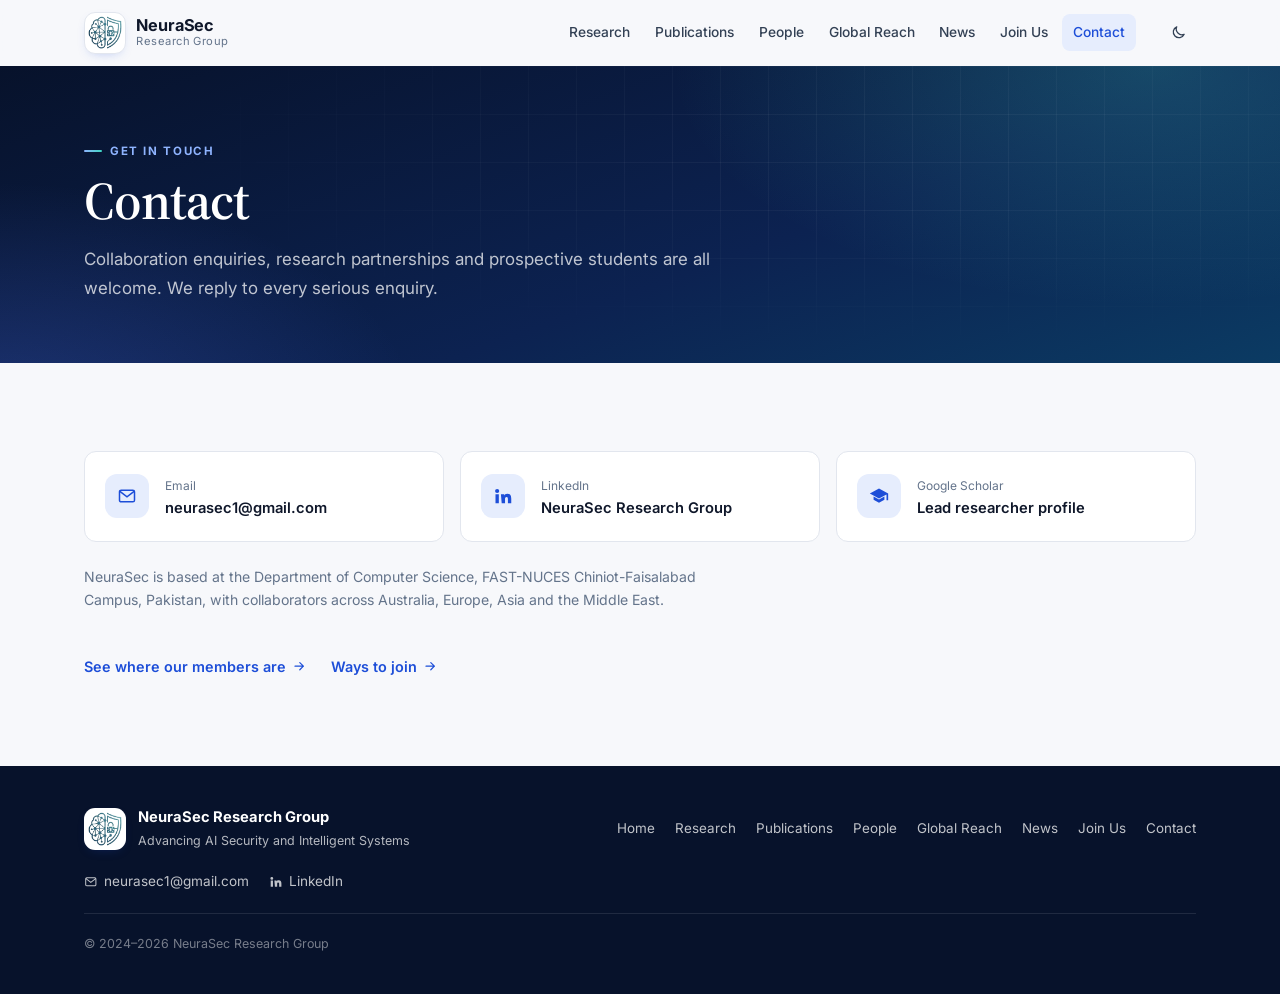
==== commit 2361b96d: "Add new researchers, logo and dyslexia paper; sort core by contribution - Add Furqan Ahmad, Hina Meh" ====
--- a/contact.html
+++ b/contact.html
@@ -6,7 +6,8 @@
   <title>Contact · NeuraSec Research Group</title>
   <meta name="description" content="Contact NeuraSec Research Group." />
   <meta name="theme-color" content="#07122b" />
-  <link rel="icon" href="data:image/svg+xml,%3Csvg xmlns='http://www.w3.org/2000/svg' viewBox='0 0 24 24'%3E%3Cpath fill='%231d4ed8' d='M12 2 4 6v6c0 5.25 3.4 10.15 8 11.5 4.6-1.35 8-6.25 8-11.5V6l-8-4z'/%3E%3C/svg%3E" />
+  <link rel="icon" type="image/png" href="images/logo.png" />
+  <link rel="apple-touch-icon" href="images/logo.png" />
   <link rel="preconnect" href="https://fonts.googleapis.com" />
   <link rel="preconnect" href="https://fonts.gstatic.com" crossorigin />
   <link rel="stylesheet" href="https://fonts.googleapis.com/css2?family=Inter:wght@400;500;600;650;700&family=Source+Serif+4:ital,opsz,wght@0,8..60,500;0,8..60,600;1,8..60,500;1,8..60,600&display=swap" />
--- a/css/neurasec.css
+++ b/css/neurasec.css
@@ -159,12 +159,13 @@
 }
 .brand { display: flex; align-items: center; gap: .65rem; color: var(--text); text-decoration: none !important; flex-shrink: 0; }
 .brand__logo {
-  width: 36px; height: 36px; border-radius: 10px;
+  width: 42px; height: 42px; border-radius: 11px; flex-shrink: 0;
   display: grid; place-items: center;
-  background: linear-gradient(135deg, var(--accent) 0%, var(--accent-2) 100%);
-  color: #fff; font-size: 20px;
-  box-shadow: 0 4px 12px -4px var(--ring);
-}
+  background: #fff; border: 1px solid var(--border);
+  box-shadow: 0 4px 12px -6px var(--ring);
+}
+.brand__logo img { width: 34px; height: 34px; object-fit: contain; }
+.site-footer .brand__logo { border-color: transparent; }
 .brand__text { display: flex; flex-direction: column; line-height: 1.1; }
 .brand__name { font-weight: 700; font-size: 1.02rem; letter-spacing: -.01em; }
 .brand__sub { font-size: .7rem; color: var(--muted); letter-spacing: .04em; }
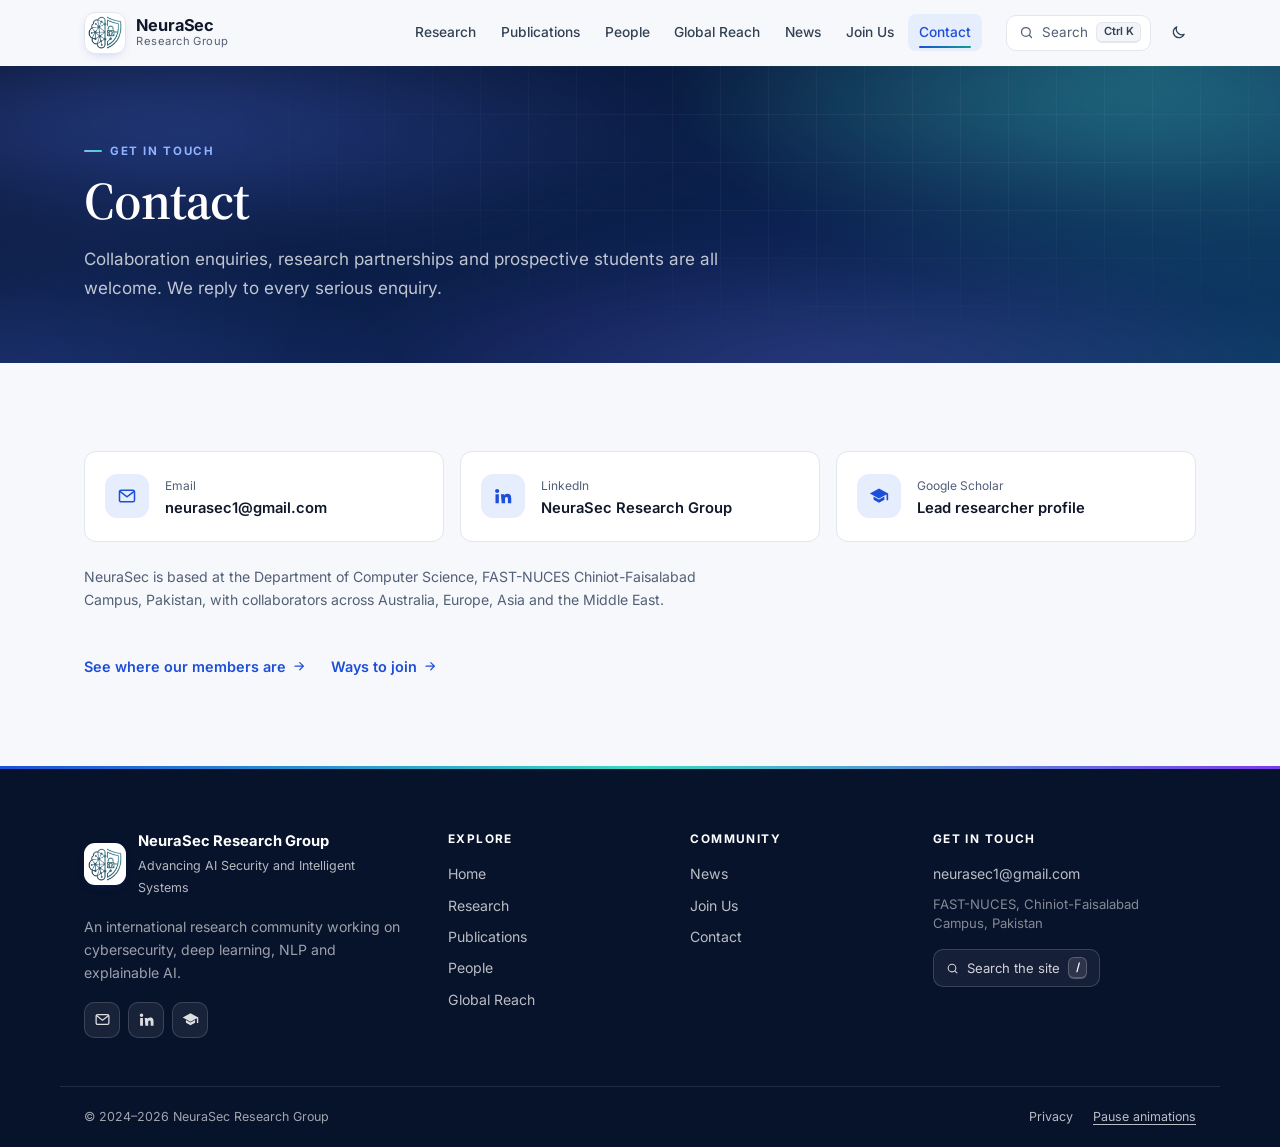
==== commit 01b12e11: "Audit fixes: accessibility, SEO, privacy, validation and build pipeline Reliability and publishing -" ====
--- a/contact.html
+++ b/contact.html
@@ -6,15 +6,21 @@
   <title>Contact · NeuraSec Research Group</title>
   <meta name="description" content="Contact NeuraSec Research Group." />
   <meta name="theme-color" content="#07122b" />
+  <meta property="og:type" content="website" />
+  <meta property="og:site_name" content="NeuraSec Research Group" />
+  <meta property="og:title" content="Contact · NeuraSec Research Group" />
+  <meta property="og:description" content="Contact NeuraSec Research Group." />
+  <meta property="og:image" content="https://neurasec.github.io/NeuraSec/images/og-image.png" />
+  <meta property="og:image:width" content="1200" />
+  <meta property="og:image:height" content="630" />
+  <meta property="og:image:alt" content="NeuraSec Research Group - Advancing AI Security and Intelligent Systems" />
+  <meta property="og:locale" content="en_GB" />
+  <meta name="twitter:card" content="summary_large_image" />
   <link rel="icon" type="image/png" href="images/logo.png" />
-  <link rel="apple-touch-icon" href="images/logo.png" />
-  <link rel="preconnect" href="https://fonts.googleapis.com" />
-  <link rel="preconnect" href="https://fonts.gstatic.com" crossorigin />
-  <link rel="stylesheet" href="https://fonts.googleapis.com/css2?family=Inter:wght@400;500;600;650;700&family=Source+Serif+4:ital,opsz,wght@0,8..60,500;0,8..60,600;1,8..60,500;1,8..60,600&display=swap" />
+  <link rel="apple-touch-icon" href="images/apple-touch-icon.png" />
+  <link rel="manifest" href="manifest.webmanifest" />
   <link rel="stylesheet" href="css/neurasec.css" />
-  <script>
-    try { var t = localStorage.getItem('neurasec-theme'); if (t) document.documentElement.dataset.theme = t; } catch (e) {}
-  </script>
+  <script src="js/theme-init.js"></script>
 </head>
 <body data-page="contact">
 
--- a/css/neurasec.css
+++ b/css/neurasec.css
@@ -1,3 +1,36 @@
+/* Self-hosted fonts: Inter and Source Serif 4 (SIL Open Font License 1.1).
+   Subsets: latin, latin-ext, vietnamese. Source: Google Fonts. */
+@font-face {
+  font-family: 'Inter'; font-style: normal; font-weight: 400 700; font-display: swap;
+  src: url('../fonts/inter-vietnamese.woff2') format('woff2');
+  unicode-range: U+0102-0103, U+0110-0111, U+0128-0129, U+0168-0169, U+01A0-01A1, U+01AF-01B0, U+0300-0301, U+0303-0304, U+0308-0309, U+0323, U+0329, U+1EA0-1EF9, U+20AB;
+}
+@font-face {
+  font-family: 'Inter'; font-style: normal; font-weight: 400 700; font-display: swap;
+  src: url('../fonts/inter-latin-ext.woff2') format('woff2');
+  unicode-range: U+0100-02BA, U+02BD-02C5, U+02C7-02CC, U+02CE-02D7, U+02DD-02FF, U+0304, U+0308, U+0329, U+1D00-1DBF, U+1E00-1E9F, U+1EF2-1EFF, U+2020, U+20A0-20AB, U+20AD-20C0, U+2113, U+2C60-2C7F, U+A720-A7FF;
+}
+@font-face {
+  font-family: 'Inter'; font-style: normal; font-weight: 400 700; font-display: swap;
+  src: url('../fonts/inter-latin.woff2') format('woff2');
+  unicode-range: U+0000-00FF, U+0131, U+0152-0153, U+02BB-02BC, U+02C6, U+02DA, U+02DC, U+0304, U+0308, U+0329, U+2000-206F, U+20AC, U+2122, U+2191, U+2193, U+2212, U+2215, U+FEFF, U+FFFD;
+}
+@font-face {
+  font-family: 'Source Serif 4'; font-style: normal; font-weight: 500 600; font-display: swap;
+  src: url('../fonts/source-serif-4-vietnamese.woff2') format('woff2');
+  unicode-range: U+0102-0103, U+0110-0111, U+0128-0129, U+0168-0169, U+01A0-01A1, U+01AF-01B0, U+0300-0301, U+0303-0304, U+0308-0309, U+0323, U+0329, U+1EA0-1EF9, U+20AB;
+}
+@font-face {
+  font-family: 'Source Serif 4'; font-style: normal; font-weight: 500 600; font-display: swap;
+  src: url('../fonts/source-serif-4-latin-ext.woff2') format('woff2');
+  unicode-range: U+0100-02BA, U+02BD-02C5, U+02C7-02CC, U+02CE-02D7, U+02DD-02FF, U+0304, U+0308, U+0329, U+1D00-1DBF, U+1E00-1E9F, U+1EF2-1EFF, U+2020, U+20A0-20AB, U+20AD-20C0, U+2113, U+2C60-2C7F, U+A720-A7FF;
+}
+@font-face {
+  font-family: 'Source Serif 4'; font-style: normal; font-weight: 500 600; font-display: swap;
+  src: url('../fonts/source-serif-4-latin.woff2') format('woff2');
+  unicode-range: U+0000-00FF, U+0131, U+0152-0153, U+02BB-02BC, U+02C6, U+02DA, U+02DC, U+0304, U+0308, U+0329, U+2000-206F, U+20AC, U+2122, U+2191, U+2193, U+2212, U+2215, U+FEFF, U+FFFD;
+}
+
 /* ============================================================
    NeuraSec Research Group — stylesheet
    Inter (UI) · Source Serif 4 (headings) · light + dark themes
@@ -14,12 +47,13 @@
   --border-strong: #cdd4e0;
   --text:          #0f172a;
   --text-2:        #334155;
-  --muted:         #64748b;
+  --muted:         #526077;
 
   --accent:        #1d4ed8;
   --accent-ink:    #12306f;
   --accent-soft:   #e6edfd;
   --accent-2:      #0e9f8e;
+  --accent-2-ink:  #0a766a;   /* teal for small text */
   --ring:          rgba(29, 78, 216, .35);
 
   --j:             #1d4ed8;   /* journal code */
@@ -27,7 +61,7 @@
   --c:             #7c3aed;   /* conference code */
   --c-bg:          #f0e9fe;
 
-  --ok:  #15803d;  --ok-bg:  #e3f6e9;
+  --ok:  #166534;  --ok-bg:  #e3f6e9;
   --acc: #0f766e;  --acc-bg: #dcf4f0;
   --rev: #a15c07;  --rev-bg: #fdf1dc;
   --ip:  #475569;  --ip-bg:  #eaeef4;
@@ -57,7 +91,7 @@
     --bg: #0a0f1c; --bg-alt: #0e1526; --surface: #111a2e; --surface-2: #16213a;
     --border: #1f2b45; --border-strong: #2c3a5a;
     --text: #e8edf7; --text-2: #c3cde0; --muted: #8a97b1;
-    --accent: #7aa2ff; --accent-ink: #b8ccff; --accent-soft: #17264a; --accent-2: #3dd6c3;
+    --accent: #7aa2ff; --accent-ink: #b8ccff; --accent-soft: #17264a; --accent-2: #3dd6c3; --accent-2-ink: #3dd6c3;
     --ring: rgba(122, 162, 255, .4);
     --j: #8fb0ff; --j-bg: #18284d; --c: #c4a5ff; --c-bg: #2a1d4a;
     --ok: #6fdc95; --ok-bg: #12301f; --acc: #5fe0cf; --acc-bg: #0f2f2d;
@@ -72,7 +106,7 @@
   --bg: #0a0f1c; --bg-alt: #0e1526; --surface: #111a2e; --surface-2: #16213a;
   --border: #1f2b45; --border-strong: #2c3a5a;
   --text: #e8edf7; --text-2: #c3cde0; --muted: #8a97b1;
-  --accent: #7aa2ff; --accent-ink: #b8ccff; --accent-soft: #17264a; --accent-2: #3dd6c3;
+  --accent: #7aa2ff; --accent-ink: #b8ccff; --accent-soft: #17264a; --accent-2: #3dd6c3; --accent-2-ink: #3dd6c3;
   --ring: rgba(122, 162, 255, .4);
   --j: #8fb0ff; --j-bg: #18284d; --c: #c4a5ff; --c-bg: #2a1d4a;
   --ok: #6fdc95; --ok-bg: #12301f; --acc: #5fe0cf; --acc-bg: #0f2f2d;
@@ -146,8 +180,8 @@
 .nav {
   position: relative;
   height: var(--nav-h);
-  background: color-mix(in srgb, var(--bg) 82%, transparent);
-  backdrop-filter: saturate(160%) blur(14px);
+  background: color-mix(in srgb, var(--bg) 93%, transparent);
+  backdrop-filter: saturate(160%) blur(18px);
   -webkit-backdrop-filter: saturate(160%) blur(14px);
   border-bottom: 1px solid transparent;
   transition: border-color .2s, box-shadow .2s;
@@ -184,14 +218,9 @@
 @media (max-width: 1020px) {
   .nav__links {
     position: fixed; inset: var(--nav-h) 0 auto 0;
-    flex-direction: column; align-items: stretch; gap: 0;
-    background: var(--surface); border-bottom: 1px solid var(--border);
-    padding: .5rem 1rem 1rem; box-shadow: var(--shadow-lg);
-    transform: translateY(-8px); opacity: 0; pointer-events: none;
-    transition: opacity .18s, transform .18s;
-  }
+    flex-direction: column; align-items: stretch;
+    transform: translateY(-8px); opacity: 0; pointer-events: none; }
   .nav__links.open { transform: none; opacity: 1; pointer-events: auto; }
-  .nav__links a { padding: .75rem .5rem; font-size: .95rem; }
   .nav__actions { margin-left: auto; }
   .nav__actions .nav__toggle { display: inline-grid; }
 }
@@ -264,26 +293,18 @@
   max-width: 17ch; text-wrap: balance;
 }
 .hero__title em {
-  font-style: italic;
+  font-style: normal;
   background: linear-gradient(90deg, #8fb4ff, #3dd6c3);
   -webkit-background-clip: text; background-clip: text; color: transparent;
 }
 .hero__tagline { margin-top: 1.4rem; max-width: 60ch; font-size: 1.1rem; color: rgba(255,255,255,.76); line-height: 1.7; }
 .hero__cta { margin-top: 2.2rem; display: flex; flex-wrap: wrap; gap: .75rem; }
 .hero__stats {
-  margin-top: 4rem;
-  display: grid; grid-template-columns: repeat(4, minmax(0, 1fr));
-  border-top: 1px solid rgba(255,255,255,.14);
-  max-width: 860px;
-}
-.hero__stat { padding: 1.4rem 1.25rem 0 0; }
-.hero__stat + .hero__stat { padding-left: 1.25rem; border-left: 1px solid rgba(255,255,255,.12); }
+  display: grid; grid-template-columns: repeat(4, minmax(0, 1fr)); }
 .hero__stat-num { font-family: var(--font-serif); font-size: clamp(1.9rem, 1.4rem + 1.6vw, 2.6rem); font-weight: 600; line-height: 1; color: #fff; font-variant-numeric: tabular-nums; }
 .hero__stat-label { margin-top: .45rem; font-size: .8rem; color: rgba(255,255,255,.6); }
 @media (max-width: 700px) {
   .hero { padding: 4.5rem 0 3.5rem; }
-  .hero__stats { grid-template-columns: repeat(2, minmax(0, 1fr)); margin-top: 2.75rem; }
-  .hero__stat:nth-child(3) { padding-left: 0; border-left: 0; }
   .hero__stat { padding-bottom: 1rem; }
 }
 
@@ -304,9 +325,21 @@
 .area:hover { transform: translateY(-3px); box-shadow: var(--shadow-lg); border-color: var(--border-strong); }
 .area:hover::before { transform: scaleX(1); }
 .area__icon {
-  width: 46px; height: 46px; border-radius: 12px; display: grid; place-items: center;
-  background: var(--accent-soft); color: var(--accent); font-size: 23px; margin-bottom: 1.1rem;
-}
+  --ic: var(--accent);
+  width: 54px; height: 54px; border-radius: 15px; display: grid; place-items: center;
+  background: color-mix(in srgb, var(--ic) 13%, var(--surface)); color: var(--ic);
+  box-shadow: inset 0 0 0 1px color-mix(in srgb, var(--ic) 22%, transparent);
+  font-size: 30px; margin-bottom: 1.15rem; transition: transform .25s ease;
+}
+.area:hover .area__icon { transform: scale(1.06) rotate(-3deg); }
+.area:nth-child(1) .area__icon { --ic: #2563eb; }
+.area:nth-child(2) .area__icon { --ic: #7c3aed; }
+.area:nth-child(3) .area__icon { --ic: #0d9488; }
+.area:nth-child(4) .area__icon { --ic: #d97706; }
+.area:nth-child(5) .area__icon { --ic: #e11d48; }
+.area:nth-child(6) .area__icon { --ic: #16a34a; }
+:root[data-theme="dark"] .area__icon { color: color-mix(in srgb, var(--ic) 55%, #fff); }
+@media (prefers-color-scheme: dark) { :root:not([data-theme="light"]) .area__icon { color: color-mix(in srgb, var(--ic) 55%, #fff); } }
 .area__title { font-size: 1.06rem; font-weight: 650; color: var(--text); margin-bottom: .45rem; letter-spacing: -.01em; }
 .area__desc { font-size: .9rem; color: var(--muted); line-height: 1.65; }
 
@@ -566,10 +599,10 @@
 .map-legend i { width: 12px; height: 12px; border-radius: 50%; display: inline-block; border: 2px solid #fff; box-shadow: 0 0 0 1px var(--border-strong); }
 
 .ns-pin { display: grid; place-items: center; border-radius: 50%; color: #fff; font: 700 12px/1 var(--font); border: 2.5px solid #fff; box-shadow: 0 3px 10px rgba(0,0,0,.35); }
-.leaflet-container { font-family: var(--font) !important; background: var(--surface-2); }
-.leaflet-popup-content-wrapper { border-radius: 14px !important; box-shadow: var(--shadow-lg) !important; background: var(--surface) !important; color: var(--text-2) !important; }
-.leaflet-popup-tip { background: var(--surface) !important; }
-.leaflet-popup-content { margin: 14px 16px !important; min-width: 220px; }
+.leaflet-container { font-family: var(--font); background: var(--surface-2); }
+.leaflet-popup-content-wrapper { border-radius: 14px; box-shadow: var(--shadow-lg); background: var(--surface); color: var(--text-2); }
+.leaflet-popup-tip { background: var(--surface); }
+.leaflet-popup-content { margin: 14px 16px; min-width: 220px; }
 .leaflet-container a.leaflet-popup-close-button { color: var(--muted); }
 .leaflet-tile-pane { filter: saturate(.55) contrast(.95) brightness(1.03); }
 :root[data-theme="dark"] .leaflet-tile-pane { filter: invert(1) hue-rotate(195deg) brightness(.82) contrast(.92) saturate(.45); }
@@ -588,7 +621,7 @@
 .tl__date { font-size: .82rem; font-weight: 600; color: var(--muted); text-align: right; padding-right: .75rem; padding-top: .15rem; font-variant-numeric: tabular-nums; }
 .tl::before { content: ''; position: absolute; left: calc(7.5rem - 5px); top: 1.3rem; width: 12px; height: 12px; border-radius: 50%; background: var(--surface); border: 3px solid var(--accent); }
 .tl__body { padding: 1rem 1.15rem; border-radius: var(--r); background: var(--surface); border: 1px solid var(--border); }
-.tl__tag { font-size: .68rem; font-weight: 700; letter-spacing: .1em; text-transform: uppercase; color: var(--accent-2); }
+.tl__tag { font-size: .68rem; font-weight: 700; letter-spacing: .1em; text-transform: uppercase; color: var(--accent-2-ink); }
 .tl__text { margin-top: .25rem; color: var(--text); font-weight: 500; font-size: .94rem; }
 .tl__people { margin-top: .6rem; display: flex; flex-wrap: wrap; gap: .4rem; }
 .tl__person { display: inline-flex; align-items: center; gap: .4rem; padding: .15rem .6rem .15rem .15rem; border-radius: 999px; background: var(--surface-2); border: 1px solid var(--border); font-size: .76rem; font-weight: 600; color: var(--text-2); text-decoration: none !important; }
@@ -601,18 +634,23 @@
 }
 
 /* ── Partners / tools ── */
-.partners { display: grid; grid-template-columns: repeat(auto-fill, minmax(240px, 1fr)); gap: .8rem; }
-.partner { display: flex; align-items: center; gap: .9rem; padding: 1rem 1.1rem; border-radius: var(--r); background: var(--surface); border: 1px solid var(--border); }
-.partner__mono { width: 42px; height: 42px; border-radius: 10px; display: grid; place-items: center; font: 700 .85rem var(--font); color: var(--accent); background: var(--accent-soft); flex-shrink: 0; }
-.partner__name { font-size: .88rem; font-weight: 600; color: var(--text); line-height: 1.35; }
-.partner__meta { font-size: .75rem; color: var(--muted); }
+.partners { display: grid; grid-template-columns: repeat(auto-fill, minmax(min(100%, 290px), 1fr)); gap: .9rem; }
+.partner { display: flex; align-items: center; gap: 1rem; padding: 1rem 1.15rem; border-radius: var(--r-lg); background: var(--surface); border: 1px solid var(--border); color: inherit; text-decoration: none !important; transition: transform .2s ease, box-shadow .2s ease, border-color .2s ease; }
+a.partner:hover { transform: translateY(-3px); box-shadow: var(--shadow-lg); border-color: var(--border-strong); }
+.partner__logo { height: 64px; min-width: 64px; border-radius: 14px; padding: 8px 9px; font-size: .85rem; }
+.partner__text { min-width: 0; flex: 1; }
+.partner__name { font-size: .92rem; font-weight: 650; color: var(--text); line-height: 1.35; }
+.partner__meta { margin-top: .15rem; font-size: .76rem; color: var(--muted); }
+.partner__go { color: var(--muted); font-size: 15px; opacity: 0; transform: translate(-4px, 4px); transition: opacity .2s, transform .2s, color .2s; align-self: flex-start; display: grid; }
+a.partner:hover .partner__go, a.partner:focus-visible .partner__go { opacity: 1; transform: none; color: var(--accent); }
+@media (hover: none) { .partner__go { opacity: .55; transform: none; } }
 
 .tools { display: grid; grid-template-columns: repeat(auto-fill, minmax(320px, 1fr)); gap: 1rem; }
 @media (max-width: 400px) { .tools { grid-template-columns: 1fr; } }
 .tool { position: relative; padding: 1.6rem; border-radius: var(--r-lg); background: var(--surface); border: 1px solid var(--border); overflow: hidden; }
 .tool::before { content: ''; position: absolute; inset: 0 auto 0 0; width: 4px; background: linear-gradient(180deg, var(--accent), var(--accent-2)); }
 .tool__name { font-size: 1.15rem; font-weight: 700; color: var(--text); }
-.tool__tag { font-size: .8rem; font-weight: 600; color: var(--accent-2); margin-top: .15rem; }
+.tool__tag { font-size: .8rem; font-weight: 600; color: var(--accent-2-ink); margin-top: .15rem; }
 .tool__desc { margin-top: .7rem; font-size: .88rem; color: var(--muted); line-height: 1.65; }
 .tool__foot { margin-top: 1.1rem; display: flex; align-items: center; justify-content: space-between; gap: 1rem; flex-wrap: wrap; }
 .tool__by { display: flex; align-items: center; gap: .45rem; font-size: .78rem; color: var(--muted); }
@@ -647,24 +685,17 @@
 .contact__note { margin-top: 1.5rem; font-size: .88rem; color: var(--muted); max-width: 70ch; }
 
 /* ── Footer ── */
-.site-footer { background: var(--hero-1); color: rgba(255,255,255,.7); padding: 2.5rem 0; font-size: .85rem; }
-.footer__inner { display: flex; flex-wrap: wrap; gap: 1.25rem 2rem; align-items: center; justify-content: space-between; }
+.site-footer { background: var(--hero-1); color: rgba(255,255,255,.7); }
 .footer__brand { display: flex; align-items: center; gap: .75rem; }
 .footer__brand strong { display: block; color: #fff; font-size: .92rem; }
 .footer__brand span { font-size: .78rem; }
-.footer__links { display: flex; flex-wrap: wrap; gap: 1.25rem; }
-.footer__links a { display: inline-flex; align-items: center; gap: .4rem; color: rgba(255,255,255,.75); }
-.footer__links a:hover { color: #fff; }
-.footer__copy { width: 100%; padding-top: 1.25rem; border-top: 1px solid rgba(255,255,255,.1); font-size: .78rem; color: rgba(255,255,255,.45); }
 
 /* ── Back to top ── */
 .to-top {
   position: fixed; right: 1.25rem; bottom: 1.25rem; z-index: 900;
   width: 44px; height: 44px; border-radius: 50%; border: 0; cursor: pointer;
   display: grid; place-items: center; font-size: 18px;
-  background: var(--accent); color: #fff; box-shadow: var(--shadow-lg);
-  opacity: 0; transform: translateY(10px); pointer-events: none; transition: opacity .25s, transform .25s;
-}
+  opacity: 0; transform: translateY(10px); pointer-events: none; transition: opacity .25s, transform .25s; }
 .to-top.visible { opacity: 1; transform: none; pointer-events: auto; }
 
 /* ============================================================
@@ -696,7 +727,7 @@
 }
 .profile-card__photo { padding: 4px; border-radius: 50%; background: linear-gradient(135deg, var(--accent), var(--accent-2)); align-self: start; }
 .profile-card__photo .avatar { border: 4px solid var(--surface); }
-.profile-card__group { font-size: .72rem; font-weight: 700; letter-spacing: .12em; text-transform: uppercase; color: var(--accent-2); }
+.profile-card__group { font-size: .72rem; font-weight: 700; letter-spacing: .12em; text-transform: uppercase; color: var(--accent-2-ink); }
 .profile-card__name { margin-top: .3rem; font-family: var(--font-serif); font-size: clamp(1.8rem, 1.3rem + 1.8vw, 2.5rem); font-weight: 600; line-height: 1.1; color: var(--text); letter-spacing: -.015em; }
 .profile-card__role { margin-top: .4rem; font-weight: 600; color: var(--accent); }
 .profile-card__inst { margin-top: .5rem; color: var(--text-2); font-size: .94rem; max-width: 68ch; }
@@ -836,12 +867,8 @@
 /* People page: group jump links */
 .page-tools { display: flex; flex-wrap: wrap; gap: 1rem; align-items: center; justify-content: space-between; margin-bottom: 2.25rem; }
 .page-tools .chips a.chip { text-decoration: none; }
-.group { scroll-margin-top: calc(var(--nav-h) + 16px); }
 
 /* Footer sitemap */
-.footer__nav { display: flex; flex-wrap: wrap; gap: .5rem 1.25rem; font-size: .84rem; }
-.footer__nav a { color: rgba(255,255,255,.75); }
-.footer__nav a:hover { color: #fff; }
 
 /* Compact news list (home page side column) */
 .timeline--compact::before { left: 5px; }
@@ -851,3 +878,407 @@
 .split .pub { grid-template-columns: 2.6rem minmax(0, 1fr); gap: .9rem; padding: 1.1rem; }
 .split .pub__code { width: 2.6rem; height: 2.6rem; font-size: .82rem; }
 .split .kws { display: none; }
+
+/* ============================================================
+   Polish layer — motion, depth and interaction details
+   ============================================================ */
+
+::selection { background: color-mix(in srgb, var(--accent) 28%, transparent); }
+html { scrollbar-width: thin; scrollbar-color: var(--border-strong) transparent; }
+.no-scroll { overflow: hidden; }
+kbd {
+  font: 600 .7rem/1 var(--font); padding: .22rem .42rem; border-radius: 6px;
+  background: var(--surface); border: 1px solid var(--border); border-bottom-width: 2px; color: var(--text-2);
+}
+
+/* Smooth cross-page transitions (Chromium / Safari 18+; harmlessly ignored elsewhere) */
+@media (prefers-reduced-motion: no-preference) {
+  @view-transition { navigation: auto; }
+  #site-header { view-transition-name: site-header; }
+  ::view-transition-old(root) { animation: .16s ease both vt-out; }
+  ::view-transition-new(root) { animation: .3s ease both vt-in; }
+  @keyframes vt-out { to { opacity: 0; } }
+  @keyframes vt-in { from { opacity: 0; transform: translateY(8px); } }
+}
+
+/* Reveal: staggered entrance, then back to quick hover transitions */
+.reveal.in { transition: opacity .7s ease, transform .7s cubic-bezier(.2, .7, .2, 1); }
+.reveal.in.settled {
+  transition: transform .2s ease, box-shadow .2s ease, border-color .2s ease, background-color .2s ease, opacity .2s ease;
+  transition-delay: 0s;
+}
+
+/* Skip link */
+.skip {
+  position: fixed; left: 1rem; top: -4rem; z-index: 3000;
+  padding: .6rem 1rem; border-radius: 10px; background: var(--text); color: var(--bg);
+  font-weight: 600; transition: top .2s;
+}
+.skip:focus { top: 1rem; text-decoration: none; }
+
+/* ── Navigation: progress bar, search pill, mobile sheet ── */
+.nav__progress {
+  position: absolute; left: 0; right: 0; bottom: -1px; height: 2px;
+  background: linear-gradient(90deg, var(--accent), var(--accent-2));
+  transform: scaleX(0); transform-origin: 0 50%;
+}
+.nav__links a { position: relative; }
+.nav__links a::after {
+  content: ''; position: absolute; left: .7rem; right: .7rem; bottom: .2rem; height: 2px; border-radius: 2px;
+  background: linear-gradient(90deg, var(--accent), var(--accent-2));
+  transform: scaleX(0); transform-origin: left; transition: transform .25s ease;
+}
+.nav__links a:hover::after { transform: scaleX(.55); }
+.nav__links a.active::after { transform: scaleX(1); }
+.nav__search {
+  display: inline-flex; align-items: center; gap: .5rem; height: 36px; padding: 0 .55rem 0 .75rem; margin-right: .3rem;
+  border-radius: 10px; border: 1px solid var(--border); background: var(--surface);
+  color: var(--muted); font: inherit; font-size: .84rem; cursor: pointer;
+  transition: border-color .15s, color .15s, box-shadow .15s;
+}
+.nav__search:hover { border-color: var(--accent); color: var(--text); box-shadow: 0 0 0 3px var(--ring); }
+.nav__search svg { font-size: 15px; }
+.nav__search kbd { background: var(--surface-2); }
+@media (max-width: 1240px) {
+  .nav__search-label, .nav__search kbd { display: none; }
+  .nav__search { width: 36px; padding: 0; justify-content: center; margin-right: 0; }
+}
+@media (hover: none) { .nav__search kbd { display: none; } }
+
+@media (max-width: 1020px) {
+  .nav__links {
+    top: var(--nav-h); left: 0; right: 0; bottom: auto; inset-inline: 0;
+    height: calc(100dvh - var(--nav-h)); gap: .3rem; justify-content: flex-start;
+    background: color-mix(in srgb, var(--bg) 99%, transparent);
+    -webkit-backdrop-filter: blur(20px); backdrop-filter: blur(20px);
+    padding: 1.1rem 1.1rem 2rem; overflow-y: auto; border-bottom: 0; box-shadow: none;
+    visibility: hidden; transition: opacity .2s, transform .2s, visibility 0s .2s;
+  }
+  .nav__links.open { visibility: visible; transition-delay: 0s; }
+  .nav__links li { opacity: 0; transform: translateY(10px); transition: opacity .3s ease, transform .3s ease; }
+  .nav__links.open li { opacity: 1; transform: none; }
+  .nav__links.open li:nth-child(1) { transition-delay: .03s; } .nav__links.open li:nth-child(2) { transition-delay: .06s; }
+  .nav__links.open li:nth-child(3) { transition-delay: .09s; } .nav__links.open li:nth-child(4) { transition-delay: .12s; }
+  .nav__links.open li:nth-child(5) { transition-delay: .15s; } .nav__links.open li:nth-child(6) { transition-delay: .18s; }
+  .nav__links.open li:nth-child(7) { transition-delay: .21s; }
+  .nav__links a {
+    display: flex; align-items: center; justify-content: space-between;
+    padding: 1rem 1.1rem; font-size: 1.12rem; font-weight: 650; border-radius: 14px;
+    border: 1px solid var(--border); background: var(--surface);
+  }
+  .nav__links a::after { display: none; }
+  .nav__links a.active { border-color: color-mix(in srgb, var(--accent) 45%, var(--border)); }
+}
+
+/* ── Hero: aurora, shimmer, glass stats ── */
+.hero::before, .page-hero::before {
+  content: ''; position: absolute; inset: -25%; z-index: -1; pointer-events: none;
+  background:
+    radial-gradient(40% 40% at 25% 30%, rgba(84, 120, 255, .38), transparent 70%),
+    radial-gradient(35% 35% at 75% 25%, rgba(61, 214, 195, .26), transparent 70%),
+    radial-gradient(40% 40% at 60% 85%, rgba(139, 92, 246, .24), transparent 70%);
+  filter: blur(34px); animation: aurora 24s ease-in-out infinite alternate;
+}
+@keyframes aurora {
+  0% { transform: translate3d(-3%, -2%, 0) rotate(0deg) scale(1); }
+  100% { transform: translate3d(4%, 3%, 0) rotate(8deg) scale(1.12); }
+}
+.hero__title em { background-size: 200% 100%; animation: shimmer 7s ease-in-out infinite alternate; }
+@keyframes shimmer { from { background-position: 0% 50%; } to { background-position: 100% 50%; } }
+@media (prefers-reduced-motion: reduce) {
+  .hero::before, .page-hero::before, .hero__title em { animation: none; }
+}
+.hero__stats { margin-top: 3.5rem; border-top: 0; gap: .9rem; max-width: 880px; }
+.hero__stat {
+  padding: 1.1rem 1.25rem; border-radius: 16px;
+  background: rgba(255, 255, 255, .06); border: 1px solid rgba(255, 255, 255, .13);
+  -webkit-backdrop-filter: blur(8px); backdrop-filter: blur(8px);
+  transition: transform .25s ease, background .25s ease, border-color .25s ease;
+}
+.hero__stat + .hero__stat { padding-left: 1.25rem; border-left: 1px solid rgba(255, 255, 255, .13); }
+.hero__stat:hover { transform: translateY(-3px); background: rgba(255, 255, 255, .1); border-color: rgba(255, 255, 255, .24); }
+@media (max-width: 700px) {
+  .hero__stats { grid-template-columns: repeat(2, minmax(0, 1fr)); margin-top: 2.5rem; }
+  .hero__stat:nth-child(3) { padding-left: 1.25rem; border-left: 1px solid rgba(255, 255, 255, .13); }
+}
+
+/* ── Partner marquee ── */
+.marquee-band { padding: 1.5rem 0 1.7rem; border-bottom: 1px solid var(--border); background: var(--bg); overflow: hidden; }
+.marquee-band__label {
+  text-align: center; font-size: .72rem; font-weight: 700; letter-spacing: .14em; text-transform: uppercase;
+  color: var(--muted); margin-bottom: 1rem; padding-inline: 1rem;
+}
+.mq {
+  display: flex; overflow: hidden;
+  -webkit-mask-image: linear-gradient(90deg, transparent, #000 8%, #000 92%, transparent);
+  mask-image: linear-gradient(90deg, transparent, #000 8%, #000 92%, transparent);
+}
+.mq__track { display: flex; flex-shrink: 0; gap: .9rem; padding-right: .9rem; animation: mq 70s linear infinite; }
+.mq:hover .mq__track { animation-play-state: paused; }
+@keyframes mq { to { transform: translateX(-100%); } }
+.mq__item {
+  display: inline-flex; align-items: center; gap: .6rem; padding: .45rem 1rem .45rem .5rem;
+  border-radius: 999px; border: 1px solid var(--border); background: var(--surface);
+  font-size: .84rem; font-weight: 600; color: var(--text-2); white-space: nowrap;
+}
+.mq__item small { display: block; font-size: .68rem; font-weight: 500; color: var(--muted); }
+/* Logo tiles stay white in both themes so every logo keeps its own colours */
+.mq__logo, .partner__logo {
+  display: grid; place-items: center; flex-shrink: 0; overflow: hidden;
+  background: #fff; border: 1px solid var(--border); color: #1d4ed8; font: 700 .66rem var(--font);
+}
+.mq__logo { height: 38px; min-width: 38px; border-radius: 10px; padding: 4px 6px; }
+.mq__logo img { height: 28px; width: auto; max-width: 70px; object-fit: contain; }
+.partner__logo img { height: 46px; width: auto; max-width: 104px; object-fit: contain; }
+@media (prefers-reduced-motion: reduce) {
+  .mq { overflow-x: auto; -webkit-mask-image: none; mask-image: none; }
+  .mq__track { animation: none; }
+  .mq__track[aria-hidden="true"] { display: none; }
+}
+
+/* ── Cursor spotlight on cards ── */
+.offer, .contact__card, .stat, .partner { position: relative; }
+.tile::after, .area::after, .person::after, .tool::after, .offer::after, .contact__card::after, .stat::after, .partner::after {
+  content: ''; position: absolute; inset: 0; border-radius: inherit; pointer-events: none; opacity: 0; transition: opacity .3s ease;
+  background: radial-gradient(280px circle at var(--mx, 50%) var(--my, 50%), color-mix(in srgb, var(--accent) 15%, transparent), transparent 70%);
+}
+.tile:hover::after, .area:hover::after, .person:hover::after, .tool:hover::after,
+.offer:hover::after, .contact__card:hover::after, .stat:hover::after, .partner:hover::after { opacity: 1; }
+.btn:active, .icon-btn:active, .chip:active, .pub__link:active { transform: scale(.96); }
+
+/* ── Topic cloud ── */
+.topics { display: flex; flex-wrap: wrap; gap: .55rem .6rem; align-items: center; }
+.topic {
+  --w: .3;
+  display: inline-flex; align-items: center; gap: .45rem; padding: .35rem .85rem; border-radius: 999px;
+  border: 1px solid color-mix(in srgb, var(--accent) calc(var(--w) * 60%), var(--border));
+  background: color-mix(in srgb, var(--accent) calc(var(--w) * 16%), var(--surface));
+  color: var(--text-2); font-size: calc(.8rem + var(--w) * .38rem); font-weight: 550;
+  text-decoration: none !important; transition: transform .15s ease, border-color .15s, color .15s;
+}
+.topic b { font-size: .66rem; padding: .08rem .42rem; border-radius: 999px; background: var(--accent); color: var(--bg); }
+:root:not([data-theme="dark"]) .topic b { color: #fff; }
+@media (prefers-color-scheme: dark) { :root:not([data-theme="light"]) .topic b { color: var(--bg); } }
+.topic:hover { transform: translateY(-2px); border-color: var(--accent); color: var(--accent); }
+
+/* ── People ── */
+.person::before {
+  content: ''; position: absolute; inset: 0 0 auto 0; height: 76px; pointer-events: none;
+  border-radius: var(--r-lg) var(--r-lg) 0 0;
+  background: linear-gradient(180deg, var(--tint, var(--accent-soft)), transparent);
+}
+.person--g-advisors { --tint: color-mix(in srgb, #0e9f8e 16%, transparent); }
+.person--g-interdisciplinary { --tint: color-mix(in srgb, #8b5cf6 14%, transparent); }
+.person--g-leadership { --tint: color-mix(in srgb, #f59e0b 16%, transparent); }
+.person--g-former { --tint: transparent; }
+.person--g-advisors .person__photo { background: linear-gradient(135deg, #0e9f8e, #22c55e); }
+.person--g-interdisciplinary .person__photo { background: linear-gradient(135deg, #7c3aed, #ec4899); }
+.person--g-leadership .person__photo { background: linear-gradient(135deg, #f59e0b, #ef4444 60%, #7c3aed); }
+.person--g-former .person__photo { background: var(--border-strong); }
+.person__photo, .person__body { position: relative; z-index: 1; }
+.person:hover .person__photo .avatar { transform: scale(1.03); }
+.person__photo .avatar { transition: transform .3s ease; }
+.icon-btn--orcid { color: #8fb21f; }
+.icon-btn--orcid:hover { color: #6f8f10; border-color: #a6ce39; background: color-mix(in srgb, #a6ce39 14%, var(--surface)); }
+:root[data-theme="dark"] .icon-btn--orcid { color: #a6ce39; }
+@media (prefers-color-scheme: dark) { :root:not([data-theme="light"]) .icon-btn--orcid { color: #a6ce39; } }
+.orcid-link svg { color: #8fb21f; font-size: 16px; }
+
+/* Sticky helpers: group jump-bar on People, filters on Publications */
+.group { scroll-margin-top: calc(var(--nav-h) + 84px); }
+@media (min-width: 700px) {
+  .page-tools {
+    position: sticky; top: calc(var(--nav-h) + 8px); z-index: 25;
+    padding: .55rem .7rem; margin-bottom: 2rem; border-radius: 16px;
+    background: color-mix(in srgb, var(--bg) 95%, transparent);
+    -webkit-backdrop-filter: blur(18px); backdrop-filter: blur(18px);
+    border: 1px solid var(--border); box-shadow: var(--shadow);
+  }
+}
+@media (min-width: 900px) {
+  .toolbar {
+    position: sticky; top: calc(var(--nav-h) + 10px); z-index: 30;
+    background: color-mix(in srgb, var(--surface) 96%, transparent);
+    -webkit-backdrop-filter: blur(18px); backdrop-filter: blur(18px);
+    box-shadow: var(--shadow);
+  }
+}
+
+/* ── Publications ── */
+.pub { border-left: 3px solid var(--border-strong); }
+.pub[data-status="published"] { border-left-color: var(--ok); }
+.pub[data-status="accepted"] { border-left-color: var(--acc); }
+.pub[data-status="review"] { border-left-color: var(--rev); }
+.pub[data-status="submitted"] { border-left-color: var(--c); }
+.pub[data-status="progress"] { border-left-color: var(--ip); }
+.pub__cite-btn.is-done { border-color: var(--ok); color: var(--ok); }
+.pub__cite-btn svg { font-size: 14px; }
+
+/* ── Search palette ── */
+.sp { position: fixed; inset: 0; z-index: 2000; display: grid; place-items: start center; padding: 10vh 1rem 1rem; }
+.sp[hidden] { display: none; }
+.sp__scrim { position: absolute; inset: 0; background: color-mix(in srgb, #050a18 58%, transparent); -webkit-backdrop-filter: blur(6px); backdrop-filter: blur(6px); animation: sp-fade .15s ease; }
+.sp__panel {
+  position: relative; width: min(660px, 100%); max-height: 76vh; display: flex; flex-direction: column; overflow: hidden;
+  border-radius: 18px; background: var(--surface); border: 1px solid var(--border-strong);
+  box-shadow: 0 30px 80px -20px rgba(0, 0, 0, .55); animation: sp-pop .18s ease;
+}
+@keyframes sp-fade { from { opacity: 0; } }
+@keyframes sp-pop { from { opacity: 0; transform: translateY(-8px) scale(.98); } }
+.sp__bar { display: flex; align-items: center; gap: .75rem; padding: .2rem 1rem; border-bottom: 1px solid var(--border); color: var(--muted); font-size: 18px; }
+.sp__input { flex: 1; min-width: 0; height: 56px; border: 0; outline: 0; background: transparent; color: var(--text); font: inherit; font-size: 1.04rem; }
+.sp__input::placeholder { color: var(--muted); }
+.sp__esc { border: 1px solid var(--border); background: var(--surface-2); color: var(--muted); border-radius: 6px; font: 600 .68rem/1 var(--font); padding: .34rem .5rem; cursor: pointer; }
+.sp__list { overflow-y: auto; padding: .5rem; overscroll-behavior: contain; }
+.sp__group { padding: .7rem .75rem .3rem; font-size: .68rem; font-weight: 700; letter-spacing: .1em; text-transform: uppercase; color: var(--muted); }
+.sp__item { display: flex; align-items: center; gap: .8rem; padding: .55rem .75rem; border-radius: 12px; color: var(--text-2); text-decoration: none !important; }
+.sp__item[aria-selected="true"] { background: var(--accent-soft); }
+.sp__item[aria-selected="true"] .sp__go { opacity: 1; }
+.sp__text { display: flex; flex-direction: column; min-width: 0; flex: 1; }
+.sp__title { font-size: .9rem; font-weight: 600; color: var(--text); white-space: nowrap; overflow: hidden; text-overflow: ellipsis; }
+.sp__sub { font-size: .76rem; color: var(--muted); white-space: nowrap; overflow: hidden; text-overflow: ellipsis; }
+.sp__go { opacity: 0; color: var(--accent); font-size: 16px; display: grid; }
+.sp__icon, .sp__code { width: 34px; height: 34px; border-radius: 10px; display: grid; place-items: center; flex-shrink: 0; background: var(--surface-2); color: var(--muted); font-size: 17px; }
+.sp__code { font: 700 .72rem var(--font); }
+.sp__empty { padding: 2.2rem 1rem; text-align: center; color: var(--muted); }
+.sp__foot { display: flex; flex-wrap: wrap; gap: .5rem 1.1rem; padding: .65rem 1rem; border-top: 1px solid var(--border); background: var(--surface-2); font-size: .74rem; color: var(--muted); }
+.sp__foot kbd { margin-right: .2rem; }
+@media (max-width: 560px) { .sp { padding-top: 4vh; } .sp__foot { display: none; } }
+
+/* ── Toast ── */
+.toast {
+  position: fixed; left: 50%; bottom: 1.5rem; z-index: 2500; display: inline-flex; align-items: center; gap: .55rem;
+  padding: .7rem 1.1rem; border-radius: 999px; background: var(--text); color: var(--bg);
+  font-size: .86rem; font-weight: 600; box-shadow: var(--shadow-lg);
+  opacity: 0; transform: translate(-50%, 20px); pointer-events: none; transition: opacity .2s, transform .2s;
+}
+.toast svg { color: #4ade80; font-size: 16px; }
+.toast.show { opacity: 1; transform: translate(-50%, 0); }
+
+/* ── Back-to-top with progress ring ── */
+.to-top { background: var(--surface); color: var(--accent); box-shadow: 0 0 0 1px var(--border), var(--shadow-lg); }
+.to-top:hover { color: var(--accent-2); }
+.to-top__ring { position: absolute; inset: 0; width: 100%; height: 100%; transform: rotate(-90deg); }
+.to-top__ring circle { fill: none; stroke: var(--accent); stroke-width: 2.5; stroke-linecap: round; stroke-dasharray: 100; stroke-dashoffset: 100; transition: stroke-dashoffset .12s linear; }
+
+/* ── Footer ── */
+.site-footer { position: relative; padding: 4rem 0 0; font-size: .88rem; }
+.site-footer::before { content: ''; position: absolute; inset: 0 0 auto 0; height: 3px; background: linear-gradient(90deg, #1d4ed8, #3dd6c3, #7c3aed); }
+.footer__grid { display: grid; grid-template-columns: 1.6fr 1fr 1fr 1.3fr; gap: 2.5rem; padding-bottom: 3rem; }
+@media (max-width: 900px) { .footer__grid { grid-template-columns: 1fr 1fr; } .footer__about { grid-column: 1 / -1; } }
+@media (max-width: 520px) { .footer__grid { grid-template-columns: 1fr; } }
+.footer__blurb { margin-top: 1rem; max-width: 38ch; color: rgba(255, 255, 255, .6); line-height: 1.65; }
+.footer__social { margin-top: 1.1rem; display: flex; gap: .5rem; }
+.footer__social .icon-btn { background: rgba(255, 255, 255, .07); border-color: rgba(255, 255, 255, .15); color: rgba(255, 255, 255, .85); }
+.footer__social .icon-btn:hover { color: #3dd6c3; border-color: #3dd6c3; }
+.footer__col { display: flex; flex-direction: column; align-items: flex-start; gap: .55rem; }
+.footer__col h4, .footer__col .footer__h { color: #fff; font-size: .74rem; letter-spacing: .12em; text-transform: uppercase; margin-bottom: .35rem; }
+.footer__col a { color: rgba(255, 255, 255, .72); transition: color .15s, transform .15s; }
+.footer__col a:hover { color: #fff; text-decoration: none; transform: translateX(3px); }
+.footer__note { color: rgba(255, 255, 255, .5); font-size: .82rem; line-height: 1.5; }
+.footer__kbd {
+  margin-top: .4rem; display: inline-flex; align-items: center; gap: .5rem; padding: .45rem .75rem; border-radius: 10px; cursor: pointer;
+  border: 1px solid rgba(255, 255, 255, .16); background: rgba(255, 255, 255, .06); color: rgba(255, 255, 255, .8); font: inherit; font-size: .82rem;
+}
+.footer__kbd:hover { border-color: #3dd6c3; color: #fff; }
+.footer__kbd kbd { background: rgba(255, 255, 255, .1); border-color: rgba(255, 255, 255, .2); color: #fff; }
+.footer__bottom {
+  display: flex; flex-wrap: wrap; justify-content: space-between; gap: .5rem 1rem; padding-block: 1.25rem;
+  border-top: 1px solid rgba(255, 255, 255, .1); font-size: .78rem; color: rgba(255, 255, 255, .62);
+}
+
+/* ============================================================
+   Accessibility, resilience and no-JS fallbacks
+   ============================================================ */
+
+/* Tabs use aria-selected (the aria-pressed styling above is for toggle buttons) */
+.chip[aria-selected="true"] { background: var(--accent); border-color: var(--accent); color: #fff; }
+:root[data-theme="dark"] .chip[aria-selected="true"] { color: #0a0f1c; }
+@media (prefers-color-scheme: dark) { :root:not([data-theme="light"]) .chip[aria-selected="true"] { color: #0a0f1c; } }
+.tab-panel:focus-visible { outline: 2px solid var(--accent); outline-offset: 4px; border-radius: var(--r); }
+
+/* Animations off: footer switch, the Pause buttons, or the OS "reduce motion" setting */
+html.motion-off { scroll-behavior: auto; }
+.motion-off .hero::before, .motion-off .page-hero::before, .motion-off .hero__title em,
+.motion-off .mq__track, .motion-off .hero__dot { animation: none; }
+.motion-off .mq { overflow-x: auto; }
+.motion-off .reveal { opacity: 1; transform: none; transition: none; }
+
+/* Phones: the blurred glow and the canvas are heavy for small GPUs and batteries */
+@media (max-width: 700px) {
+  .hero::before, .page-hero::before, .hero__canvas { display: none; }
+}
+
+/* Comfortable touch targets on touch screens */
+@media (pointer: coarse) {
+  .icon-btn { width: 44px; height: 44px; }
+  .person__links .icon-btn, .roster__links .icon-btn { width: 42px; height: 42px; }
+  .chip { min-height: 40px; padding-inline: 1rem; }
+  .pub__link { min-height: 40px; padding: .45rem .85rem; }
+  .nav__search { height: 44px; min-width: 44px; }
+  .footer__legal a, .footer__legal button { padding-block: .6rem; }
+}
+
+/* Plain-HTML content for visitors / crawlers without JavaScript (replaced as soon as the scripts run) */
+.static-nav { display: flex; flex-wrap: wrap; align-items: center; gap: .4rem 1.1rem; padding: .85rem 1.5rem; background: var(--surface); border-bottom: 1px solid var(--border); font-size: .9rem; }
+.static-nav strong { margin-right: auto; color: var(--text); }
+.noscript-banner { padding: .7rem 1rem; text-align: center; font-size: .88rem; background: var(--rev-bg); color: var(--rev); }
+.seo-list { display: grid; gap: .6rem; max-width: 90ch; padding-left: 1.25rem; list-style: disc; color: var(--text-2); }
+ol.seo-list { list-style: decimal; }
+.seo-list a { font-weight: 600; }
+.seo-list span { color: var(--muted); font-size: .85em; }
+#teamGroups > h2, .seo-profile h2 { margin: 1.75rem 0 .6rem; font-family: var(--font-serif); color: var(--text); }
+.seo-profile { padding-block: 3rem; }
+.seo-profile h1 { font-family: var(--font-serif); color: var(--text); margin-bottom: .4rem; }
+
+/* Visible notice if a script fails */
+.site-error { position: sticky; top: 0; z-index: 3500; padding: .75rem 1rem; text-align: center; background: #7f1d1d; color: #fff; font-size: .9rem; }
+.site-error a { color: #fff; text-decoration: underline; }
+
+/* Manuscripts are tucked into a collapsed section on profiles */
+.fold { margin-top: 2rem; border: 1px solid var(--border); border-radius: var(--r); background: var(--surface); }
+.fold > summary { display: flex; align-items: center; gap: .6rem; padding: .9rem 1.1rem; font-weight: 650; color: var(--text); cursor: pointer; list-style: none; border-radius: var(--r); }
+.fold > summary::-webkit-details-marker { display: none; }
+.fold > summary::before { content: '\25B8'; color: var(--muted); transition: transform .2s; }
+.fold[open] > summary::before { transform: rotate(90deg); }
+.fold[open] > summary { border-bottom: 1px solid var(--border); border-radius: var(--r) var(--r) 0 0; }
+.fold .pub-section { margin-top: 1.5rem; padding: 0 1.1rem 1.1rem; }
+
+/* Cite menu, BibTeX export, small helpers */
+.cite-menu { position: fixed; z-index: 2600; display: grid; min-width: 150px; padding: .3rem; border-radius: 12px; background: var(--surface); border: 1px solid var(--border-strong); box-shadow: var(--shadow-lg); }
+.cite-menu button { text-align: left; padding: .55rem .8rem; border: 0; border-radius: 8px; background: none; color: var(--text-2); font: inherit; font-size: .86rem; font-weight: 600; cursor: pointer; }
+.cite-menu button:hover, .cite-menu button:focus-visible { background: var(--accent-soft); color: var(--accent); outline: none; }
+.result-row { display: flex; flex-wrap: wrap; align-items: center; justify-content: space-between; gap: .5rem 1rem; margin: -.75rem 0 1.25rem; }
+.result-row .result-note { margin: 0; }
+.pub__link:disabled { opacity: .5; cursor: not-allowed; }
+.linklike { border: 0; background: none; padding: 0; color: var(--accent); font: inherit; font-weight: 600; text-decoration: underline; text-underline-offset: 3px; cursor: pointer; }
+
+/* Partner strip: label + pause control */
+.marquee-band__bar { display: flex; align-items: center; justify-content: center; gap: 1rem; margin-bottom: 1rem; padding-inline: 1rem; }
+.marquee-band__bar .marquee-band__label { margin: 0; padding: 0; }
+.mq__pause { border: 1px solid var(--border); background: var(--surface); color: var(--text-2); border-radius: 999px; padding: .2rem .75rem; font: 600 .72rem var(--font); cursor: pointer; }
+.mq__pause:hover { border-color: var(--accent); color: var(--accent); }
+
+/* Footer: real headings, legal links, animation switch */
+.footer__h { margin-bottom: .35rem; color: #fff; font-size: .74rem; font-weight: 700; letter-spacing: .12em; text-transform: uppercase; }
+.footer__legal { display: flex; flex-wrap: wrap; align-items: center; gap: .4rem 1.25rem; }
+.footer__legal a { color: rgba(255, 255, 255, .72); }
+.footer__legal a:hover { color: #fff; }
+.footer__motion { border: 0; background: none; padding: 0; color: rgba(255, 255, 255, .72); font: inherit; text-decoration: underline; text-underline-offset: 3px; cursor: pointer; }
+.footer__motion:hover { color: #fff; }
+
+/* Long-form text (privacy page) */
+.prose { max-width: 72ch; }
+.prose h2 { margin: 2.25rem 0 .6rem; font-family: var(--font-serif); font-size: 1.4rem; font-weight: 600; color: var(--text); }
+.prose p, .prose li { margin: .6rem 0; color: var(--text-2); }
+.prose ul { padding-left: 1.2rem; list-style: disc; }
+.prose a { font-weight: 600; }
+
+/* Join page: "Writing to us" checklist */
+.apply { margin-top: 2rem; padding: 1.75rem; border-radius: var(--r-lg); background: var(--surface); border: 1px solid var(--border); }
+.apply h2 { margin-bottom: .4rem; font-family: var(--font-serif); font-size: 1.35rem; font-weight: 600; color: var(--text); }
+.apply p { color: var(--text-2); }
+.apply__list { display: grid; gap: .9rem; margin-top: 1.1rem; padding: 0; list-style: none; counter-reset: step; }
+.apply__list li { position: relative; padding-left: 2.7rem; color: var(--text-2); counter-increment: step; }
+.apply__list li::before { content: counter(step); position: absolute; left: 0; top: -.05rem; display: grid; place-items: center; width: 1.9rem; height: 1.9rem; border-radius: 50%; background: var(--accent-soft); color: var(--accent); font-size: .82rem; font-weight: 700; }
+.apply__list strong { color: var(--text); }
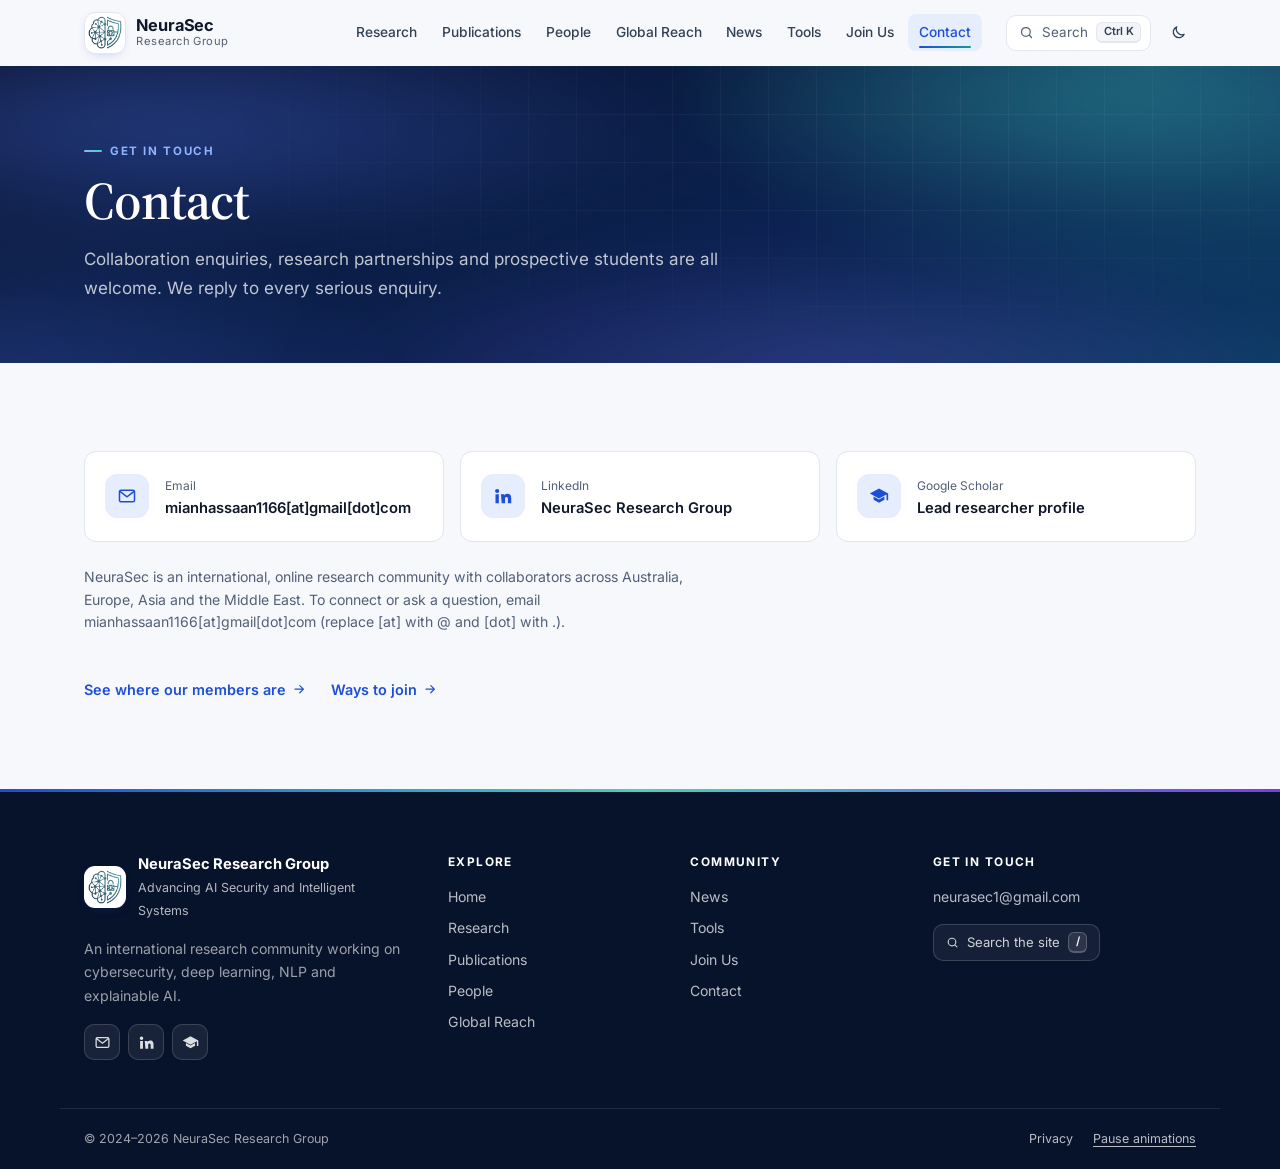
==== commit 1212ba29: "Add Meerab Fatima, drop physical location, update contact email Co-Authored-By: Claude Sonnet 5.5 <n" ====
--- a/contact.html
+++ b/contact.html
@@ -38,10 +38,10 @@
 <section class="section" aria-label="Contact details">
   <div class="container">
     <div class="contact">
-      <a class="contact__card" href="mailto:neurasec1@gmail.com">
+      <div class="contact__card">
         <span class="contact__icon"><svg viewBox="0 0 24 24" aria-hidden="true"><g fill="none" stroke="currentColor" stroke-width="1.8"><rect x="3" y="5" width="18" height="14" rx="2"/><path d="m3.5 6.5 8.5 6.5 8.5-6.5"/></g></svg></span>
-        <span><span class="contact__label">Email</span><span class="contact__value" style="display:block">neurasec1@gmail.com</span></span>
-      </a>
+        <span><span class="contact__label">Email</span><span class="contact__value" style="display:block">mianhassaan1166[at]gmail[dot]com</span></span>
+      </div>
       <a class="contact__card" href="https://www.linkedin.com/company/neurasec-research-group/" target="_blank" rel="noopener">
         <span class="contact__icon"><svg viewBox="0 0 24 24" aria-hidden="true"><path fill="currentColor" d="M4.98 3.5a2.5 2.5 0 1 1 0 5 2.5 2.5 0 0 1 0-5zM3 9.75h4v11H3zM9.5 9.75h3.8v1.5h.06c.53-1 1.83-2.05 3.77-2.05 4.03 0 4.77 2.65 4.77 6.1v5.45h-4v-4.83c0-1.15-.02-2.64-1.6-2.64-1.62 0-1.86 1.26-1.86 2.56v4.91h-4z"/></svg></span>
         <span><span class="contact__label">LinkedIn</span><span class="contact__value" style="display:block">NeuraSec Research Group</span></span>
@@ -51,7 +51,7 @@
         <span><span class="contact__label">Google Scholar</span><span class="contact__value" style="display:block">Lead researcher profile</span></span>
       </a>
     </div>
-    <p class="contact__note">NeuraSec is based at the Department of Computer Science, FAST-NUCES Chiniot-Faisalabad Campus, Pakistan, with collaborators across Australia, Europe, Asia and the Middle East.</p>
+    <p class="contact__note">NeuraSec is an international, online research community with collaborators across Australia, Europe, Asia and the Middle East. To connect or ask a question, email mianhassaan1166[at]gmail[dot]com (replace [at] with @ and [dot] with .).</p>
     <div class="section-foot" style="justify-content:flex-start;gap:1.5rem;flex-wrap:wrap">
       <a class="more-link" href="network.html">See where our members are <svg viewBox="0 0 24 24" aria-hidden="true"><path fill="none" stroke="currentColor" stroke-width="2" stroke-linecap="round" stroke-linejoin="round" d="M5 12h14M13 6l6 6-6 6"/></svg></a>
       <a class="more-link" href="join.html">Ways to join <svg viewBox="0 0 24 24" aria-hidden="true"><path fill="none" stroke="currentColor" stroke-width="2" stroke-linecap="round" stroke-linejoin="round" d="M5 12h14M13 6l6 6-6 6"/></svg></a>
--- a/css/neurasec.css
+++ b/css/neurasec.css
@@ -265,7 +265,7 @@
     radial-gradient(900px 600px at -10% 110%, rgba(84, 120, 255, .28), transparent 60%),
     linear-gradient(160deg, var(--hero-1) 0%, var(--hero-2) 55%, var(--hero-3) 100%);
   color: #fff;
-  padding: 7rem 0 5.5rem;
+  padding: 3.75rem 0 3.25rem;
 }
 .hero::after {
   content: ''; position: absolute; inset: 0; z-index: -1;
@@ -304,7 +304,7 @@
 .hero__stat-num { font-family: var(--font-serif); font-size: clamp(1.9rem, 1.4rem + 1.6vw, 2.6rem); font-weight: 600; line-height: 1; color: #fff; font-variant-numeric: tabular-nums; }
 .hero__stat-label { margin-top: .45rem; font-size: .8rem; color: rgba(255,255,255,.6); }
 @media (max-width: 700px) {
-  .hero { padding: 4.5rem 0 3.5rem; }
+  .hero { padding: 2.75rem 0 2.5rem; }
   .hero__stat { padding-bottom: 1rem; }
 }
 
